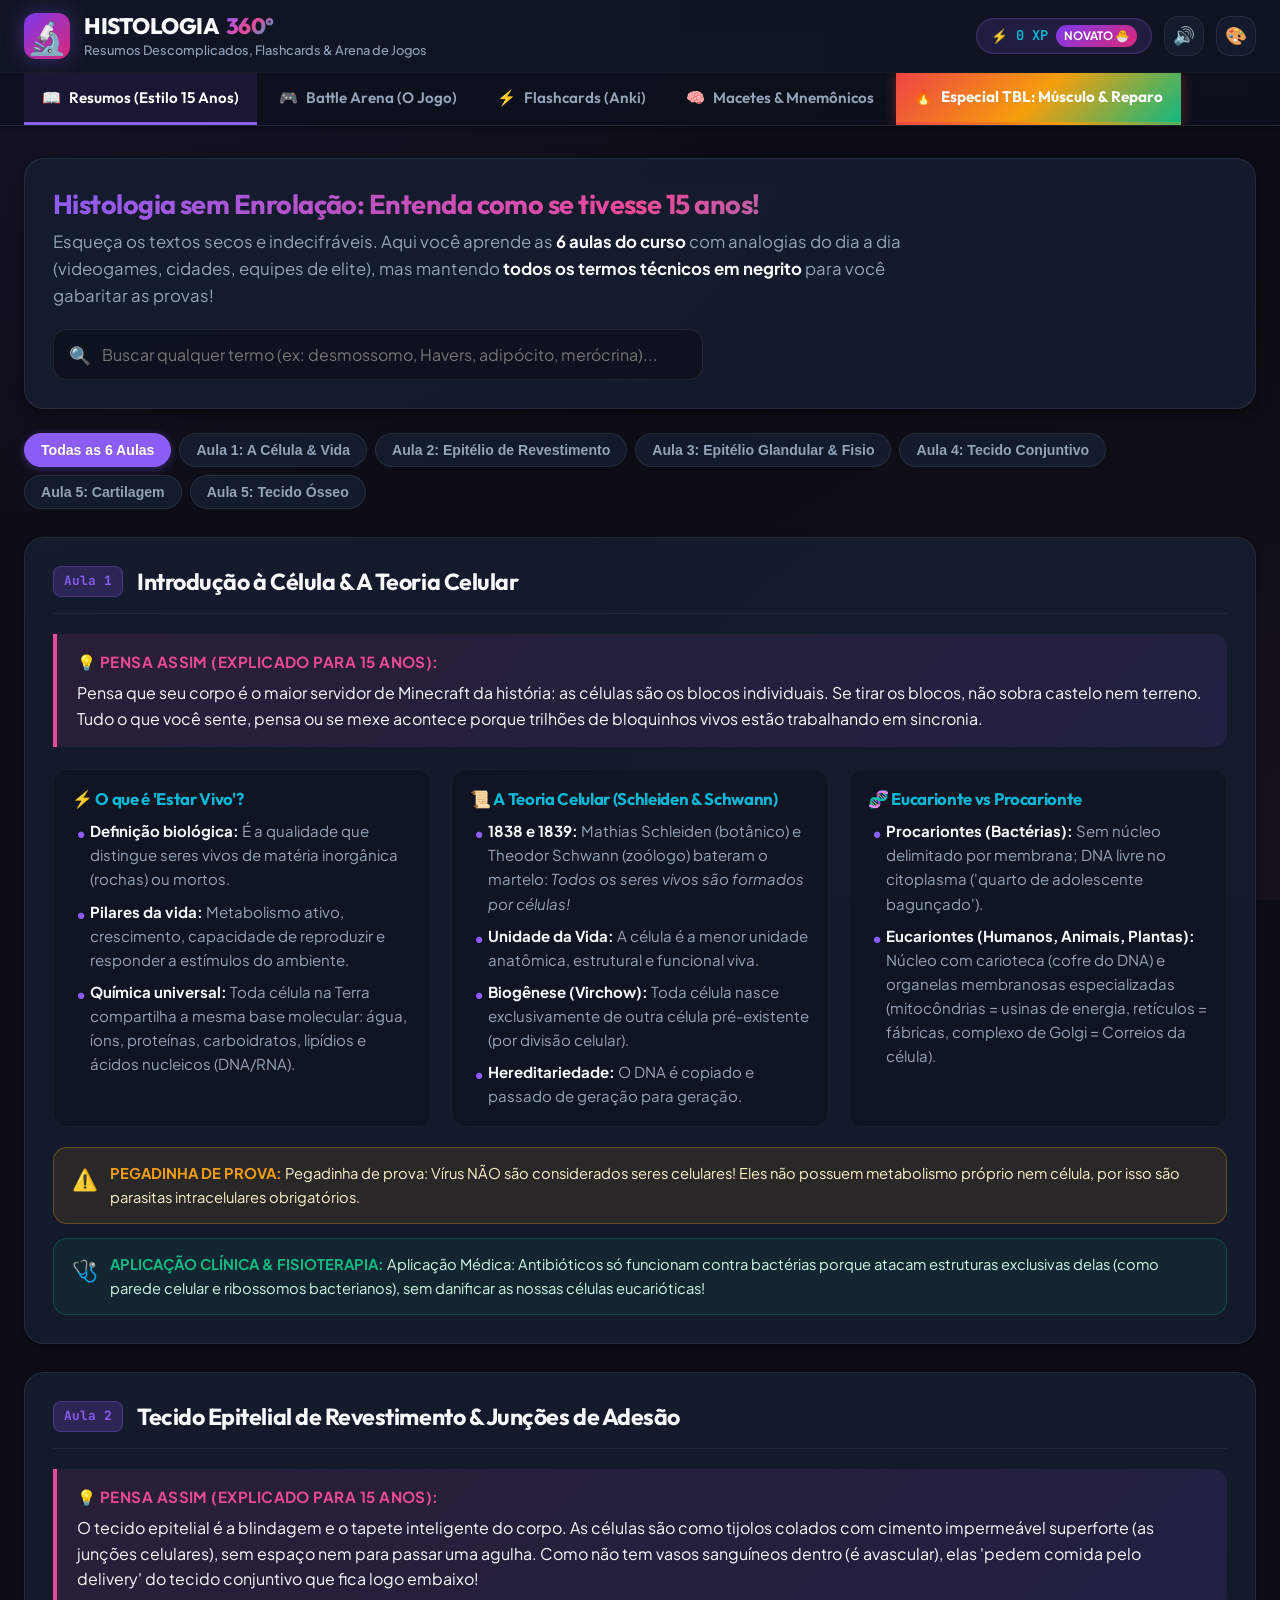
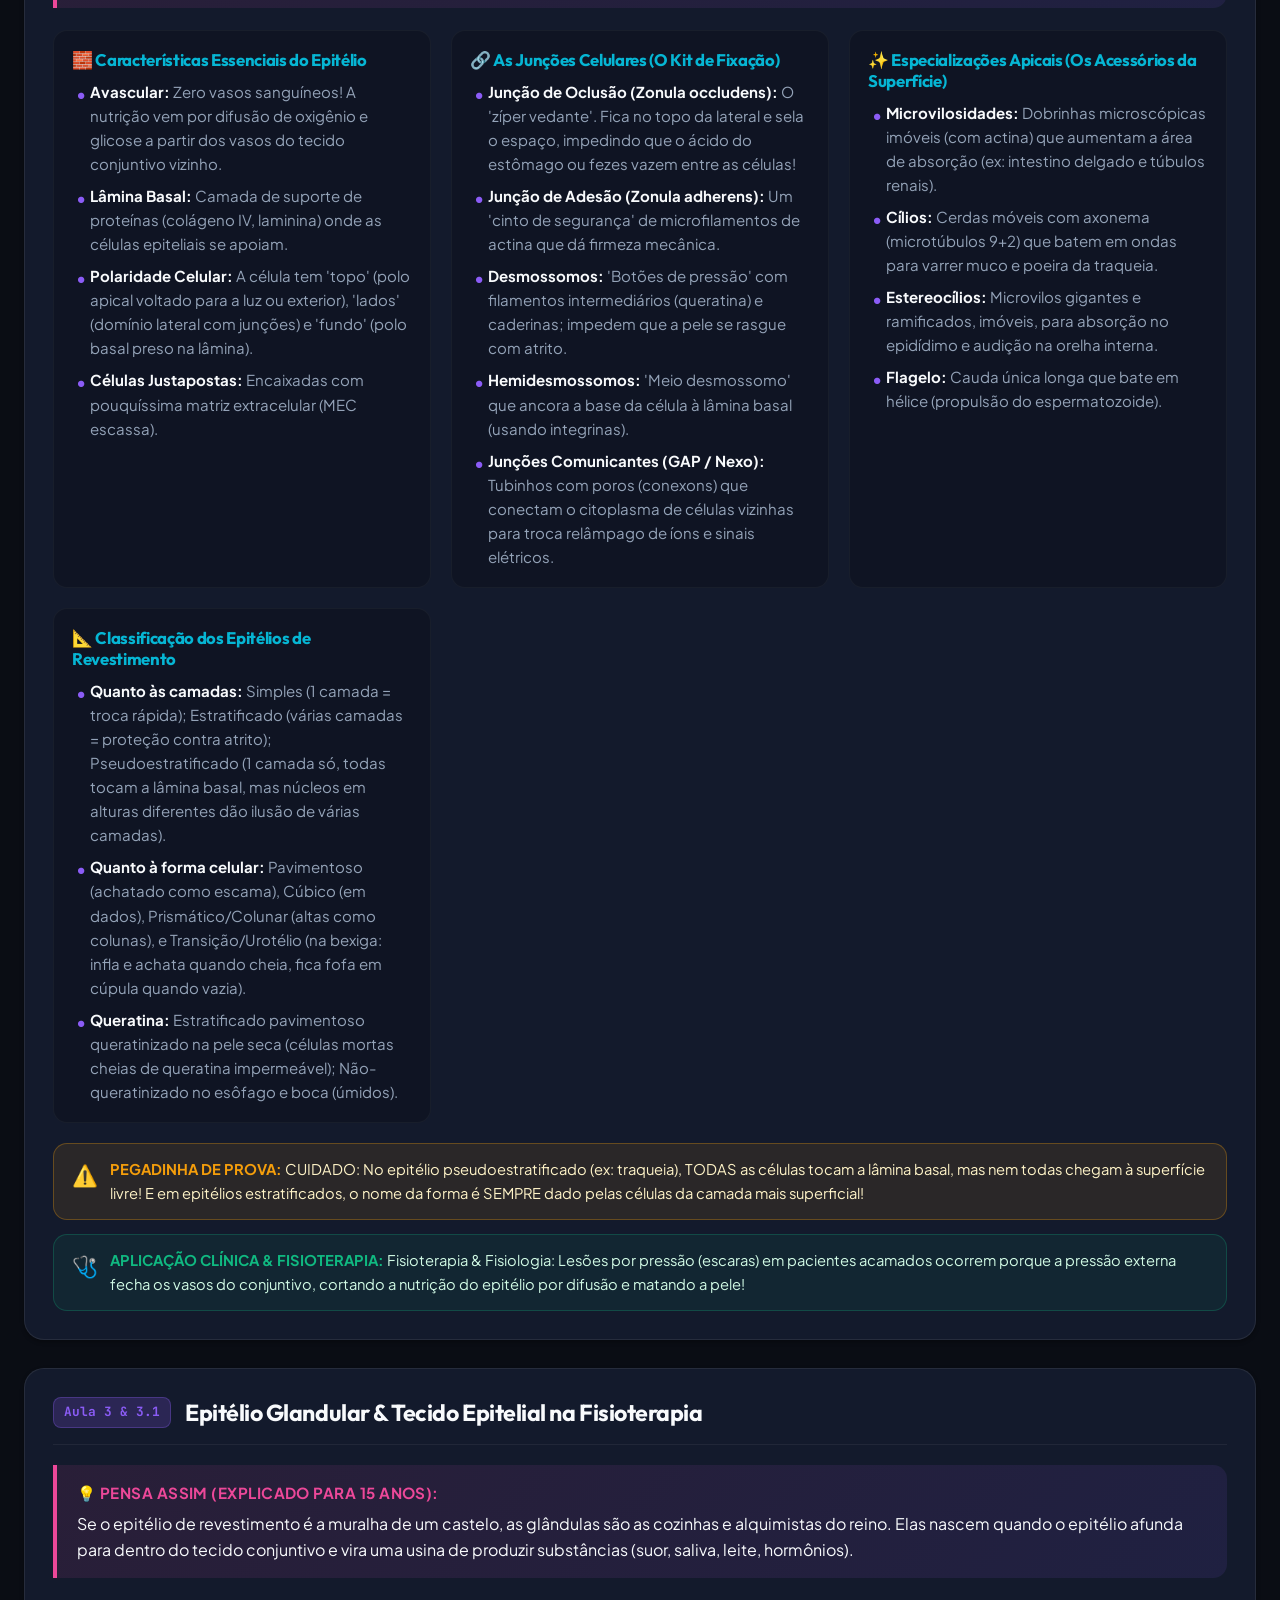
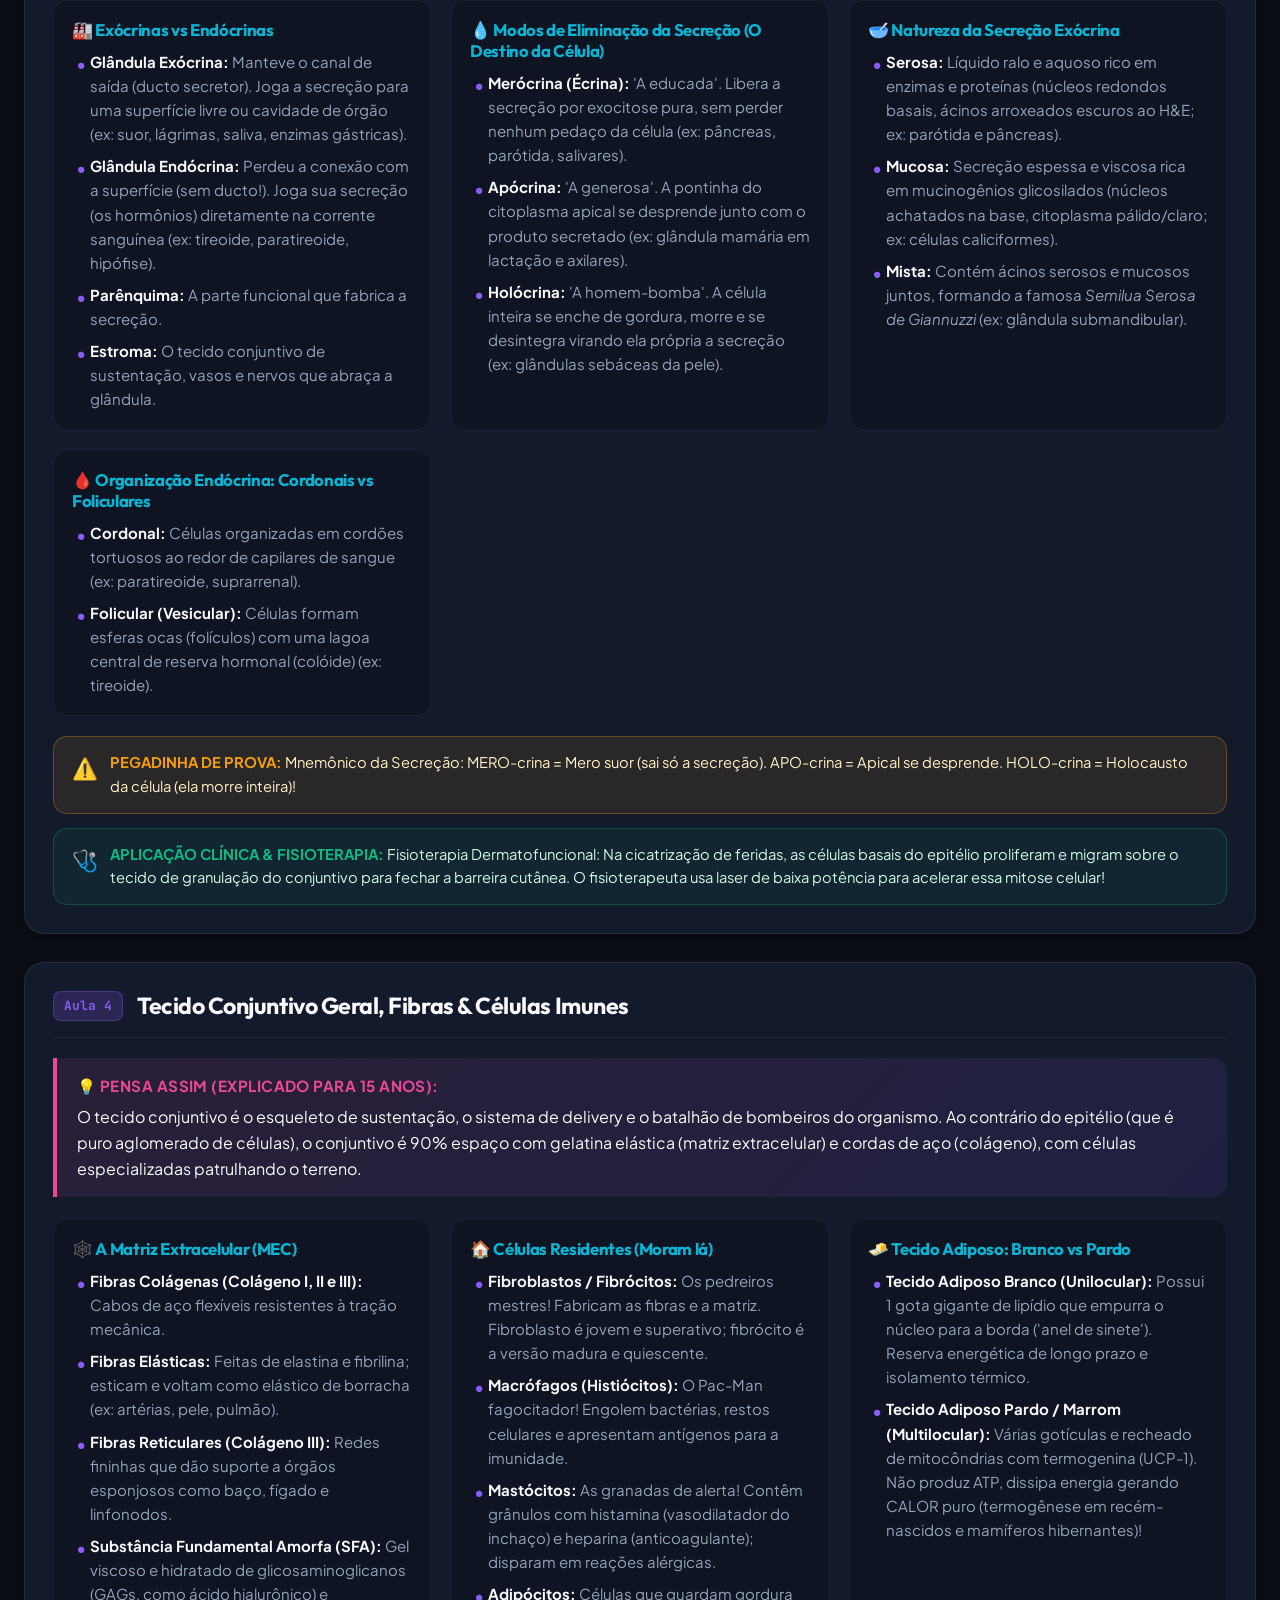
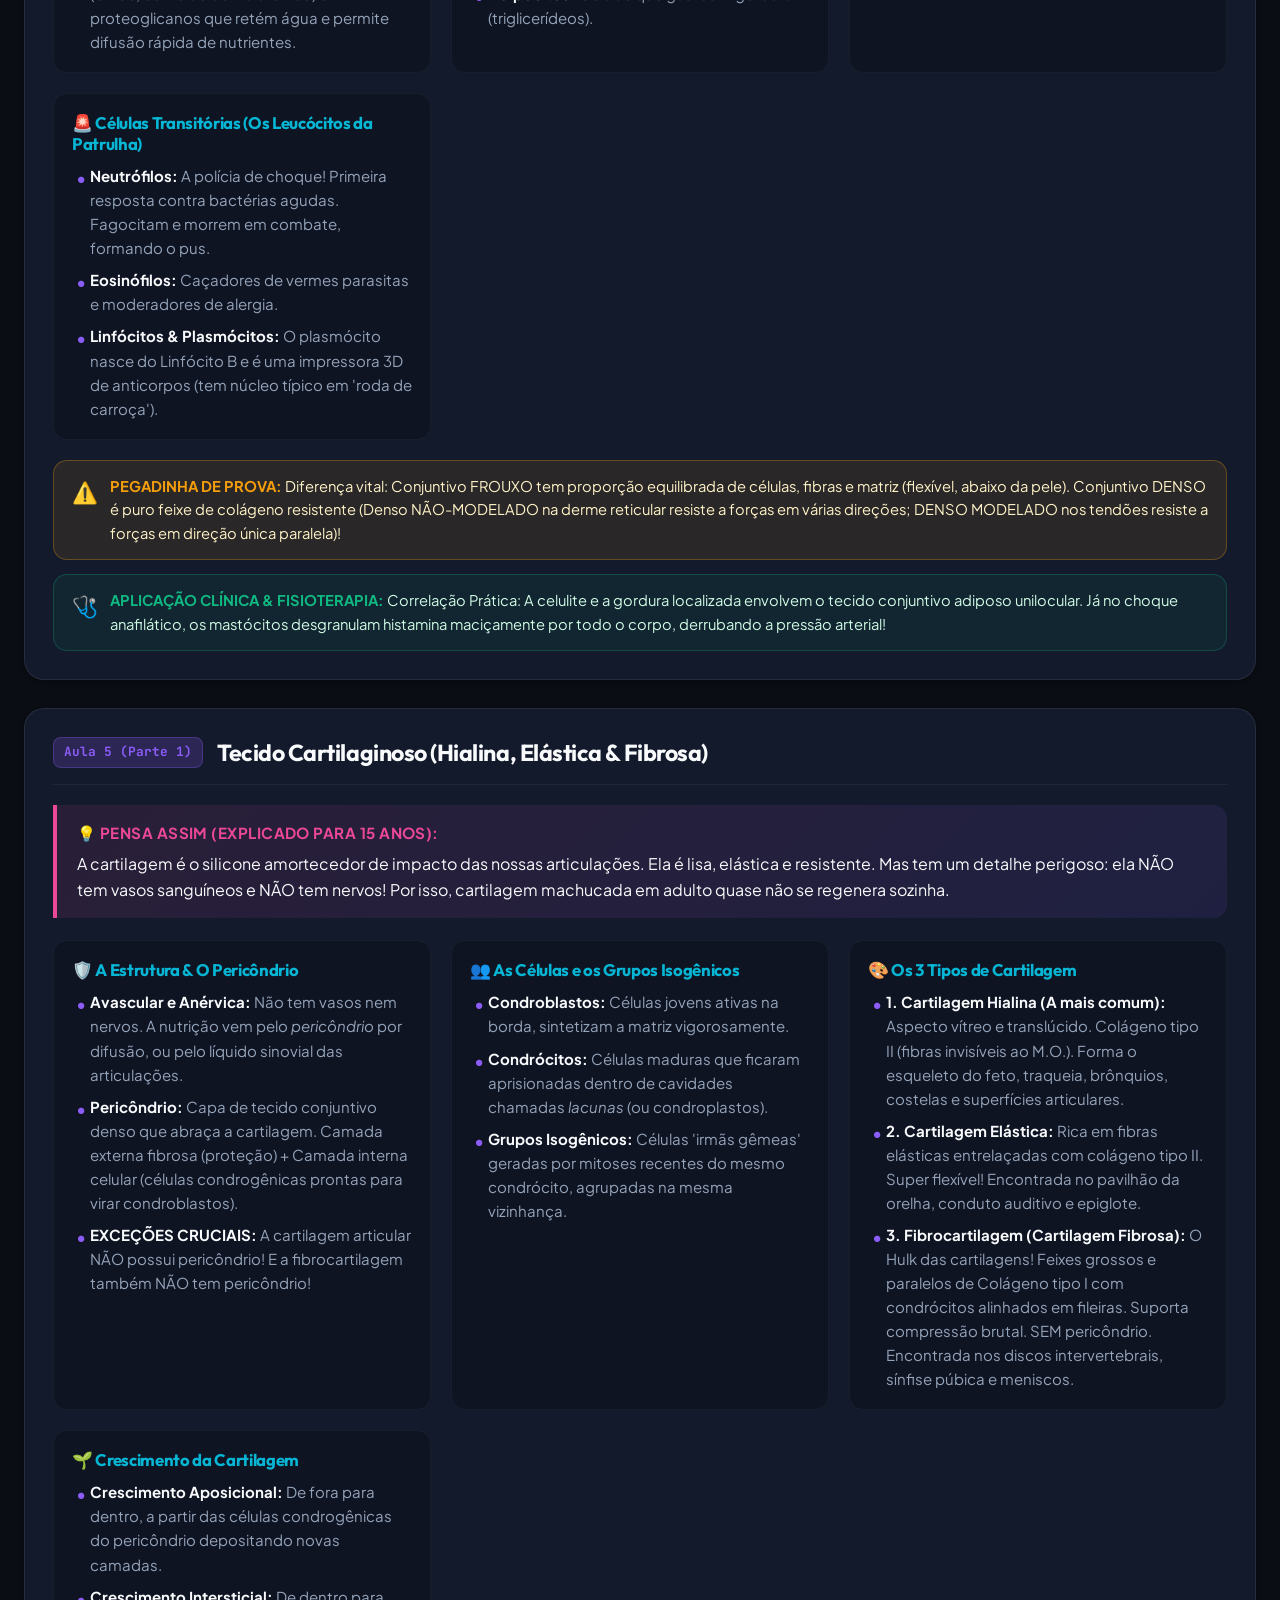
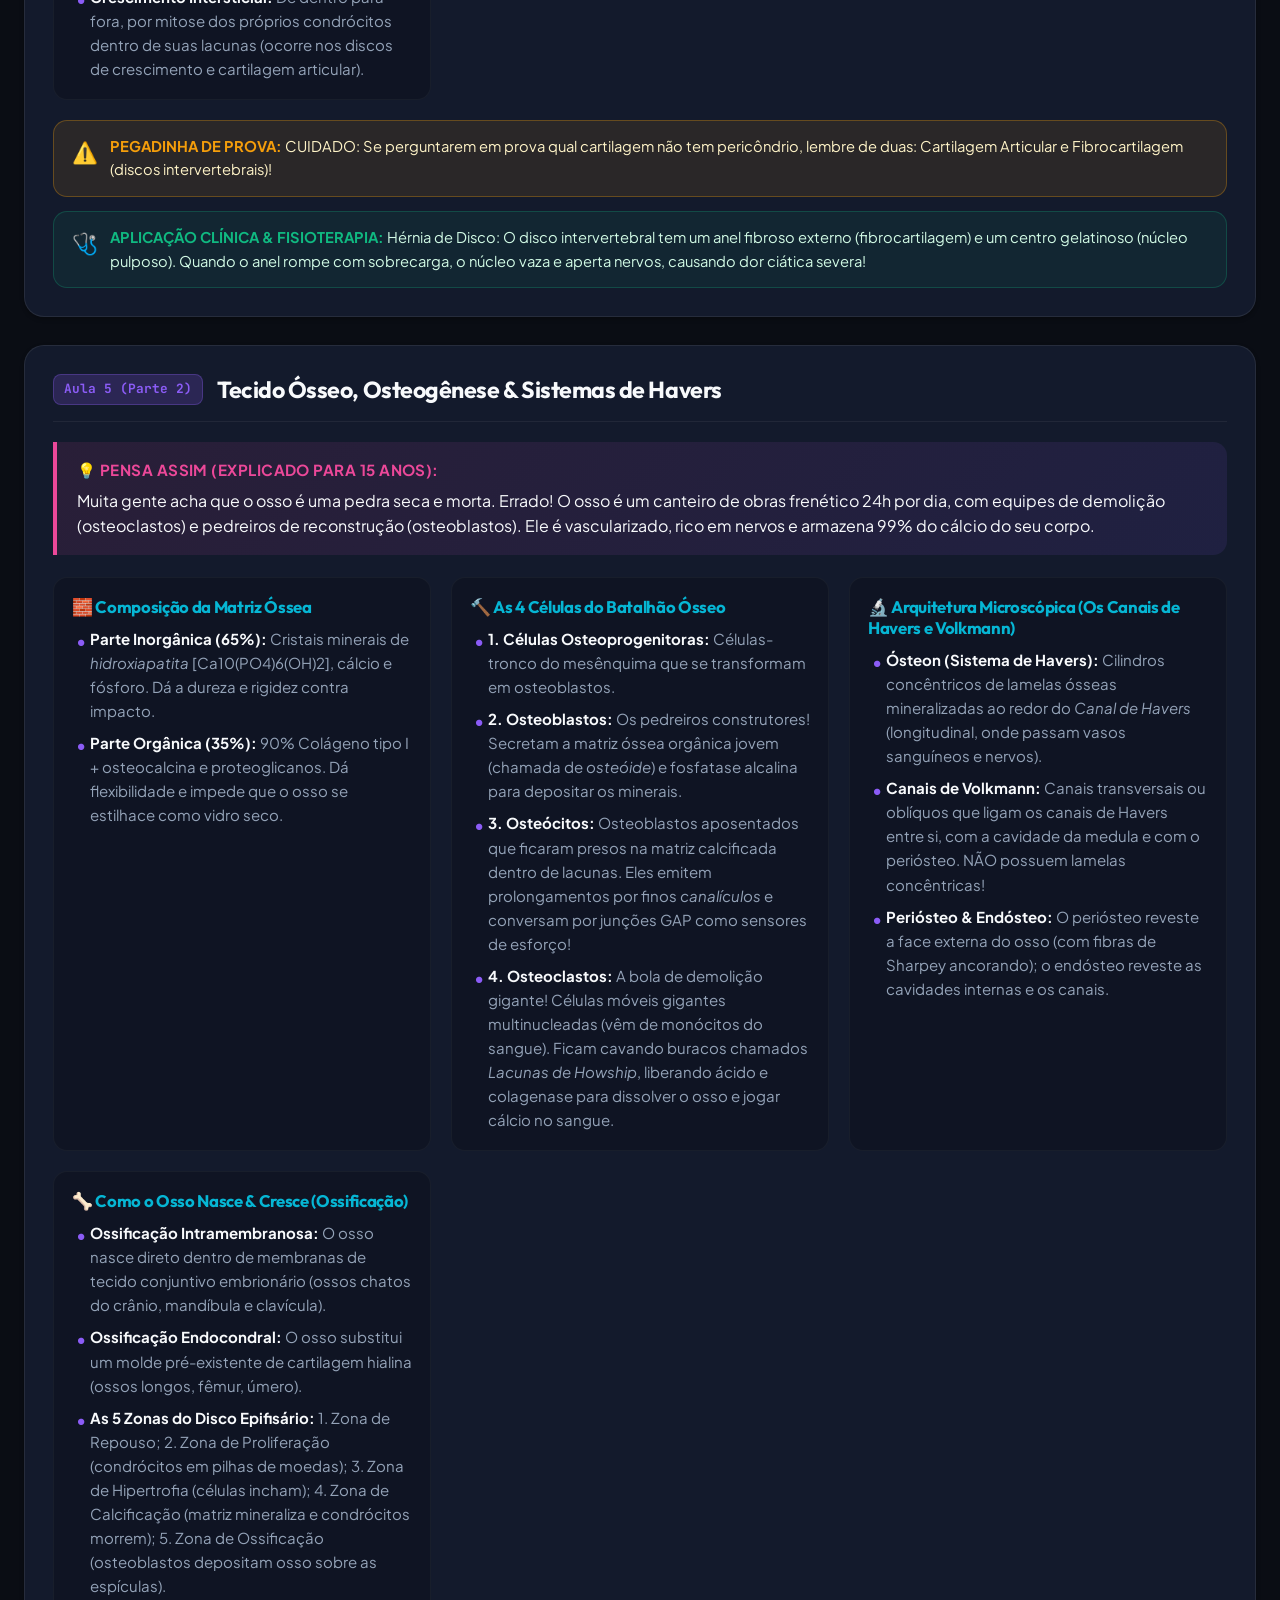
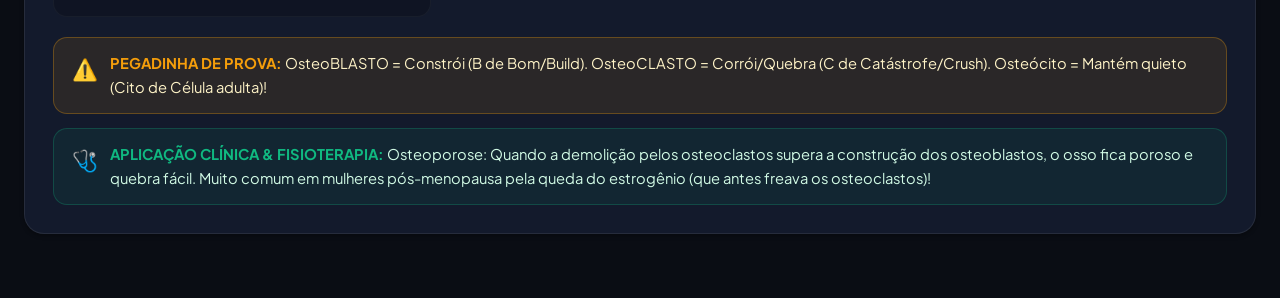
==== resumo_interativo/index.html @ 4d4ab182 "feat: lancamento da plataforma interativa Histologia 360" ====
<!DOCTYPE html>
<html lang="pt-BR" data-theme="dark">
<head>
  <meta charset="UTF-8">
  <meta name="viewport" content="width=device-width, initial-scale=1.0">
  <title>Histologia 360° — Guia Descomplicado, Flashcards & Game</title>
  <meta name="description" content="Aprenda toda a histologia do seu curso com resumos explicados para 15 anos, arena de jogos e flashcards estilo Anki.">
  <!-- Google Fonts -->
  <link rel="preconnect" href="https://fonts.googleapis.com">
  <link rel="preconnect" href="https://fonts.gstatic.com" crossorigin>
  <link href="https://fonts.googleapis.com/css2?family=Outfit:wght@400;500;600;700;800&family=Plus+Jakarta+Sans:wght@400;500;600;700&family=JetBrains+Mono:wght@500;700&display=swap" rel="stylesheet">
  <link rel="stylesheet" href="style.css">
</head>
<body>

  <!-- Top Announcement / XP Bar -->
  <header class="app-header" id="app-header">
    <div class="header-container">
      <div class="brand-group">
        <div class="brand-icon">🔬</div>
        <div class="brand-text">
          <h1>HISTOLOGIA <span class="brand-highlight">360°</span></h1>
          <p class="brand-subtitle">Resumos Descomplicados, Flashcards & Arena de Jogos</p>
        </div>
      </div>

      <div class="header-actions">
        <!-- Live XP / Gamification -->
        <div class="xp-pill" id="xp-pill" title="Seus pontos de experiência no estudo!">
          <span class="xp-icon">⚡</span>
          <span class="xp-value" id="user-xp">0 XP</span>
          <span class="xp-rank-badge" id="user-rank">Novato</span>
        </div>

        <!-- Audio Toggle -->
        <button class="icon-btn" id="audio-toggle-btn" aria-label="Ligar ou desligar som" title="Ligar/Desligar Efeitos Sonoros">
          <span id="audio-icon">🔊</span>
        </button>

        <!-- Theme Toggle -->
        <div class="theme-switch-wrapper">
          <button class="icon-btn" id="theme-toggle-btn" aria-label="Alternar tema visual" title="Alternar Tema (Dark / H&E Violeta / Claro)">
            <span id="theme-icon">🎨</span>
          </button>
        </div>
      </div>
    </div>

    <!-- Navigation Tabs -->
    <nav class="main-nav" id="main-nav" aria-label="Navegação principal">
      <div class="nav-container">
        <button class="nav-tab active" data-tab="tab-resumos" id="tab-btn-resumos">
          <span class="tab-icon">📖</span> Resumos (Estilo 15 Anos)
        </button>
        <button class="nav-tab" data-tab="tab-game" id="tab-btn-game">
          <span class="tab-icon">🎮</span> Battle Arena (O Jogo)
        </button>
        <button class="nav-tab" data-tab="tab-flashcards" id="tab-btn-flashcards">
          <span class="tab-icon">⚡</span> Flashcards (Anki)
        </button>
        <button class="nav-tab" data-tab="tab-mnemonicos" id="tab-btn-mnemonicos">
          <span class="tab-icon">🧠</span> Macetes & Mnemônicos
        </button>
        <a href="../TBL/index.html" class="nav-tab" style="text-decoration:none; background: linear-gradient(135deg, #ef4444 0%, #f59e0b 50%, #10b981 100%); color: #fff; font-weight: 700; box-shadow: 0 0 12px rgba(239, 68, 68, 0.4);" title="Acessar Especial TBL: Tecido Muscular & Reparo Tecidual">
          <span class="tab-icon">🔥</span> Especial TBL: Músculo & Reparo
        </a>
      </div>
    </nav>
  </header>

  <main class="app-main" id="app-main">

    <!-- ================= TAB 1: RESUMOS DESCOMPLICADOS ================= -->
    <section class="tab-content active" id="tab-resumos">
      <div class="content-header-banner">
        <div class="banner-text">
          <h2>Histologia sem Enrolação: Entenda como se tivesse 15 anos!</h2>
          <p>Esqueça os textos secos e indecifráveis. Aqui você aprende as <strong>6 aulas do curso</strong> com analogias do dia a dia (videogames, cidades, equipes de elite), mas mantendo <strong>todos os termos técnicos em negrito</strong> para você gabaritar as provas!</p>
        </div>
        <div class="search-box">
          <span class="search-icon">🔍</span>
          <input type="text" id="summary-search-input" placeholder="Buscar qualquer termo (ex: desmossomo, Havers, adipócito, merócrina)..." autocomplete="off">
          <button class="clear-search-btn" id="summary-search-clear" style="display:none;">✕</button>
        </div>
      </div>

      <!-- Quick Lecture Filter Pills -->
      <div class="lecture-filter-pills" id="lecture-filter-pills">
        <button class="filter-pill active" data-filter="all">Todas as 6 Aulas</button>
        <button class="filter-pill" data-filter="aula-1">Aula 1: A Célula & Vida</button>
        <button class="filter-pill" data-filter="aula-2">Aula 2: Epitélio de Revestimento</button>
        <button class="filter-pill" data-filter="aula-3">Aula 3: Epitélio Glandular & Fisio</button>
        <button class="filter-pill" data-filter="aula-4">Aula 4: Tecido Conjuntivo</button>
        <button class="filter-pill" data-filter="aula-5-cart">Aula 5: Cartilagem</button>
        <button class="filter-pill" data-filter="aula-5-osso">Aula 5: Tecido Ósseo</button>
      </div>

      <!-- Summary Cards Container (Dynamically rendered & searchable) -->
      <div class="summaries-grid" id="summaries-container">
        <!-- Rendered by JavaScript -->
      </div>
    </section>



    <!-- ================= TAB: BATTLE ARENA (O JOGO) ================= -->
    <section class="tab-content" id="tab-game">
      <div class="game-container" id="game-container">
        
        <!-- Game Mode Selection Screen -->
        <div class="game-screen active" id="game-screen-menu">
          <div class="arena-hero">
            <div class="arena-badge">ARENA DE COMBATE HISTOLÓGICO</div>
            <h2>Desafie o seu Cérebro e Vire um Mestre das Lâminas!</h2>
            <p>Teste seus conhecimentos com perguntas dinâmicas, casos práticos de laboratório e pegadinhas clássicas de prova.</p>
          </div>

          <div class="game-mode-cards">
            <!-- Mode 1: Trilha das 6 Aulas -->
            <div class="mode-card" data-mode="campaign" id="mode-campaign-btn">
              <div class="mode-icon">🗺️</div>
              <div class="mode-tag">Modo Trilha</div>
              <h3>A Jornada das 6 Aulas</h3>
              <p>Avance fase por fase: da Teoria Celular ao Tecido Ósseo. Ganhe estrelas e desbloqueie títulos acadêmicos!</p>
              <ul class="mode-perks">
                <li>✓ 6 Fases com dificuldade progressiva</li>
                <li>✓ 3 Vidas para tentar</li>
                <li>✓ Explicação detalhada a cada acerto ou erro</li>
              </ul>
              <button class="primary-btn pulse">Jogar Modo Trilha</button>
            </div>

            <!-- Mode 2: Batalha Rápida Contra o Tempo -->
            <div class="mode-card" data-mode="blitz" id="mode-blitz-btn">
              <div class="mode-icon">⚡</div>
              <div class="mode-tag hot">Adrenalina</div>
              <h3>Batalha Rápida (Blitz)</h3>
              <p>Você tem 60 segundos para responder o máximo de perguntas certeiras. Cada acerto consecutivo ativa um Multiplicador de Combo!</p>
              <ul class="mode-perks">
                <li>✓ Relógio de 60 segundos</li>
                <li>✓ Multiplicadores de Combo 2x, 3x, 4x</li>
                <li>✓ Perguntas aleatórias de todo o conteúdo</li>
              </ul>
              <button class="primary-btn">Iniciar Blitz</button>
            </div>

            <!-- Mode 3: Casos Clínicos -->
            <div class="mode-card" data-mode="clinic" id="mode-clinic-btn">
              <div class="mode-icon">🩺</div>
              <div class="mode-tag gold">Desafio Pro</div>
              <h3>Casos Clínicos & Práticos</h3>
              <p>Encare situações de pacientes reais: fraturas ósseas, cicatrização de queimaduras, osteoporose e biópsias glandulares.</p>
              <ul class="mode-perks">
                <li>✓ Foco em Fisioterapia e Saúde</li>
                <li>✓ Desafios de interpretação diagnóstica</li>
                <li>✓ Ganhe o dobro de XP</li>
              </ul>
              <button class="primary-btn">Resolver Casos</button>
            </div>
          </div>
        </div>

        <!-- Game In-Progress Play Screen -->
        <div class="game-screen" id="game-screen-play" style="display:none;">
          <!-- HUD Header -->
          <div class="game-hud">
            <div class="hud-left">
              <button class="hud-btn-back" id="hud-back-btn" title="Voltar ao menu do jogo">← Sair</button>
              <span class="hud-phase-label" id="hud-phase-name">Fase 1: A Célula</span>
            </div>
            <div class="hud-center">
              <div class="hud-hearts" id="hud-hearts" title="Vidas restantes">
                ❤️❤️❤️
              </div>
              <div class="hud-timer" id="hud-timer-container" style="display:none;">
                ⏱️ <span id="hud-timer-val">60</span>s
              </div>
            </div>
            <div class="hud-right">
              <div class="hud-score">Score: <strong id="hud-score-val">0</strong></div>
              <div class="hud-combo" id="hud-combo-badge" style="display:none;">🔥 2x COMBO</div>
            </div>
          </div>

          <!-- Progress Bar inside the game -->
          <div class="game-progress-track">
            <div class="game-progress-fill" id="game-progress-bar" style="width: 0%;"></div>
          </div>

          <!-- Question Card -->
          <div class="question-container" id="question-container">
            <div class="question-card" id="question-card">
              <div class="question-topic-pill" id="question-topic-pill">Tecido Epitelial</div>
              <h3 class="question-text" id="question-text">Carregando pergunta...</h3>
              <div class="question-meta" id="question-meta"></div>

              <!-- Options Grid -->
              <div class="options-grid" id="options-grid">
                <!-- Option buttons dynamically generated -->
              </div>

              <!-- Feedback / Explanation Box -->
              <div class="answer-feedback" id="answer-feedback" style="display:none;">
                <div class="feedback-title" id="feedback-title">Correto! 🎉</div>
                <p class="feedback-explanation" id="feedback-explanation">Explicação...</p>
                <button class="primary-btn" id="next-question-btn">Próxima Pergunta →</button>
              </div>
            </div>
          </div>
        </div>

        <!-- Game Over / Victory Screen -->
        <div class="game-screen" id="game-screen-result" style="display:none;">
          <div class="result-modal-box">
            <div class="result-icon" id="result-icon">🏆</div>
            <h2 id="result-title">Vitória Histológica!</h2>
            <p id="result-subtext">Você mandou muito bem e demonstrou domínio digno de quem vai gabaritar a prova.</p>
            
            <div class="result-stats-row">
              <div class="result-stat-card">
                <span class="stat-number" id="res-score">1450</span>
                <span class="stat-desc">Pontos Marcados</span>
              </div>
              <div class="result-stat-card">
                <span class="stat-number" id="res-accuracy">92%</span>
                <span class="stat-desc">Precisão</span>
              </div>
              <div class="result-stat-card">
                <span class="stat-number" id="res-xp">+180</span>
                <span class="stat-desc">XP Ganho</span>
              </div>
            </div>

            <div class="result-feedback-card" id="result-advice">
              <!-- Personalized study tip based on errors -->
            </div>

            <div class="result-actions">
              <button class="primary-btn" id="restart-game-btn">Jogar Novamente 🔄</button>
              <button class="secondary-btn" id="back-to-menu-btn">Voltar ao Menu de Modos</button>
            </div>
          </div>
        </div>

      </div>
    </section>



    <!-- ================= TAB: FLASHCARDS (ESTILO ANKI) ================= -->
    <section class="tab-content" id="tab-flashcards">
      <div class="flashcards-wrapper">
        <div class="flashcards-header">
          <div>
            <h2>Flashcards de Repetição Espaçada (Estilo Anki)</h2>
            <p>Clique no card para virar e ver a resposta. Avalie se achou Fácil, Médio ou Difícil para fixar na memória de longo prazo!</p>
          </div>
          <!-- Category Filter -->
          <div class="flashcard-controls">
            <select id="flashcard-category-select" class="custom-select">
              <option value="all">Todas as Matérias</option>
              <option value="celula">A Célula & Teoria Celular</option>
              <option value="epitelial">Tecido Epitelial & Junções</option>
              <option value="glandular">Glândulas & Secreção</option>
              <option value="conjuntivo">Tecido Conjuntivo & Células</option>
              <option value="cartilagem">Tecido Cartilaginoso</option>
              <option value="osseo">Tecido Ósseo & Osteogênese</option>
            </select>
            <div class="flashcard-counter" id="flashcard-counter">1 / 25</div>
          </div>
        </div>

        <!-- 3D Flip Card Container -->
        <div class="flashcard-stage">
          <div class="flashcard-3d" id="active-flashcard">
            <!-- Front Face -->
            <div class="card-face card-front">
              <div class="card-topic-tag" id="fc-front-topic">Tecido Epitelial</div>
              <div class="card-prompt" id="fc-front-text">Qual é a diferença funcional entre os cílios e as microvilosidades?</div>
              <div class="card-hint-text">💡 Clique em qualquer lugar do cartão para virar</div>
            </div>
            <!-- Back Face -->
            <div class="card-face card-back">
              <div class="card-topic-tag answer" id="fc-back-topic">Resposta Comprovada</div>
              <div class="card-answer" id="fc-back-text">Resposta...</div>
              <div class="card-analogy" id="fc-back-analogy">💡 <em>Mnemônico/Analogia:</em> ...</div>
            </div>
          </div>
        </div>

        <!-- Rating Buttons (Anki style) -->
        <div class="flashcard-actions">
          <button class="rate-btn diff" id="fc-btn-hard">
            <span class="rate-emoji">😓</span> Difícil (Rever Logo)
          </button>
          <button class="rate-btn med" id="fc-btn-med">
            <span class="rate-emoji">🤔</span> Bom / Médio
          </button>
          <button class="rate-btn easy" id="fc-btn-easy">
            <span class="rate-emoji">🚀</span> Fácil (Memorizado!)
          </button>
        </div>

        <div class="flashcard-bottom-nav">
          <button class="secondary-btn" id="fc-prev-btn">← Anterior</button>
          <button class="secondary-btn" id="fc-shuffle-btn">🔀 Embaralhar</button>
          <button class="secondary-btn" id="fc-next-btn">Próximo →</button>
        </div>
      </div>
    </section>


    <!-- ================= TAB 6: GUIA MNEMÔNICO & MACETES ================= -->
    <section class="tab-content" id="tab-mnemonicos">
      <div class="mnemonics-container">
        <div class="mnemonics-header">
          <div class="header-badge">🧠 TRUQUES MENTAIS & MACETES DE PROVA</div>
          <h2>Mnemônicos Infalíveis para Nunca Mais Esquecer</h2>
          <p>Rimas, trocadilhos e macetes criados por professores e alunos para fixar nomes complicados no segundo período.</p>
        </div>

        <div class="mnemonics-grid" id="mnemonics-grid">
          <!-- Rendered by JS -->
        </div>
      </div>
    </section>

  </main>

  <!-- Notification Toast Container -->
  <div class="toast-container" id="toast-container"></div>

  <!-- Scripts -->
  <script src="app.js"></script>
</body>
</html>
---- resumo_interativo/style.css ----
/* ==========================================================================
   HISTOLOGIA 360° — DESIGN SYSTEM & STYLESHEET
   Aesthetics: Modern Medical Dark / Glassmorphism / Hematoxylin & Eosin Palette
   ========================================================================== */

:root {
  /* Core Colors (Default Dark Theme) */
  --bg-primary: #0a0d14;
  --bg-secondary: #111726;
  --bg-card: rgba(22, 30, 49, 0.85);
  --bg-card-hover: rgba(30, 41, 67, 0.95);
  --bg-glass: rgba(17, 24, 39, 0.7);
  
  --border-color: rgba(255, 255, 255, 0.08);
  --border-glow: rgba(168, 85, 247, 0.3);
  
  --text-primary: #f8fafc;
  --text-secondary: #94a3b8;
  --text-muted: #64748b;
  
  /* Staining / Accent Colors */
  --he-violet: #8b5cf6;       /* Hematoxilina (Basofilia) */
  --he-pink: #ec4899;         /* Eosina (Acidofilia) */
  --accent-cyan: #06b6d4;      /* Tecnologia / Destaques */
  --accent-emerald: #10b981;   /* Sucesso / Cartilagem */
  --accent-amber: #f59e0b;     /* Alerta / Ósseo */
  --accent-rose: #f43f5e;      /* Erro / Vidas */

  /* Gradients */
  --gradient-brand: linear-gradient(135deg, #8b5cf6 0%, #ec4899 50%, #06b6d4 100%);
  --gradient-card: linear-gradient(145deg, rgba(255,255,255,0.03) 0%, rgba(255,255,255,0.005) 100%);
  --gradient-he: linear-gradient(135deg, #7c3aed 0%, #db2777 100%);
  
  /* Shadows */
  --shadow-sm: 0 2px 4px rgba(0, 0, 0, 0.3);
  --shadow-md: 0 4px 12px rgba(0, 0, 0, 0.4);
  --shadow-lg: 0 8px 24px rgba(0, 0, 0, 0.5);
  --shadow-glow: 0 0 20px rgba(139, 92, 246, 0.35);

  --radius-sm: 8px;
  --radius-md: 14px;
  --radius-lg: 20px;
  --radius-full: 9999px;
  
  --font-heading: 'Outfit', sans-serif;
  --font-body: 'Plus Jakarta Sans', sans-serif;
  --font-mono: 'JetBrains Mono', monospace;
  
  --transition: all 0.25s cubic-bezier(0.4, 0, 0.2, 1);
}

/* H&E Dedicated Theme */
[data-theme="he"] {
  --bg-primary: #12091e;
  --bg-secondary: #1e1133;
  --bg-card: rgba(36, 21, 61, 0.85);
  --bg-card-hover: rgba(50, 30, 84, 0.95);
  --border-color: rgba(236, 72, 153, 0.15);
  --border-glow: rgba(236, 72, 153, 0.4);
  --text-primary: #fdf4ff;
  --text-secondary: #d8b4fe;
}

/* Light Theme */
[data-theme="light"] {
  --bg-primary: #f8fafc;
  --bg-secondary: #edf2f7;
  --bg-card: rgba(255, 255, 255, 0.9);
  --bg-card-hover: #ffffff;
  --border-color: rgba(0, 0, 0, 0.08);
  --border-glow: rgba(139, 92, 246, 0.25);
  --text-primary: #0f172a;
  --text-secondary: #475569;
  --text-muted: #94a3b8;
  --shadow-sm: 0 2px 4px rgba(0, 0, 0, 0.05);
  --shadow-md: 0 4px 14px rgba(0, 0, 0, 0.08);
  --shadow-lg: 0 10px 28px rgba(0, 0, 0, 0.1);
}

/* Reset & Base */
* {
  box-sizing: border-box;
  margin: 0;
  padding: 0;
}

body {
  font-family: var(--font-body);
  background-color: var(--bg-primary);
  color: var(--text-primary);
  line-height: 1.6;
  min-height: 100vh;
  overflow-x: hidden;
  -webkit-font-smoothing: antialiased;
  background-image: 
    radial-gradient(at 0% 0%, rgba(139, 92, 246, 0.08) 0px, transparent 50%),
    radial-gradient(at 100% 100%, rgba(236, 72, 153, 0.06) 0px, transparent 50%);
  background-attachment: fixed;
}

/* Typography */
h1, h2, h3, h4, h5, h6 {
  font-family: var(--font-heading);
  letter-spacing: -0.02em;
  font-weight: 700;
  line-height: 1.25;
}

strong {
  color: var(--text-primary);
  font-weight: 700;
}

/* Scrollbar */
::-webkit-scrollbar {
  width: 8px;
  height: 8px;
}
::-webkit-scrollbar-track {
  background: var(--bg-primary);
}
::-webkit-scrollbar-thumb {
  background: rgba(255, 255, 255, 0.15);
  border-radius: var(--radius-full);
}
::-webkit-scrollbar-thumb:hover {
  background: var(--he-violet);
}

/* ==========================================================================
   APP HEADER & NAVIGATION
   ========================================================================== */

.app-header {
  position: sticky;
  top: 0;
  z-index: 1000;
  background: var(--bg-glass);
  backdrop-filter: blur(16px);
  -webkit-backdrop-filter: blur(16px);
  border-bottom: 1px solid var(--border-color);
  box-shadow: var(--shadow-sm);
}

.header-container {
  max-width: 1360px;
  margin: 0 auto;
  padding: 12px 24px;
  display: flex;
  align-items: center;
  justify-content: space-between;
  gap: 20px;
}

.brand-group {
  display: flex;
  align-items: center;
  gap: 14px;
}

.brand-icon {
  font-size: 2rem;
  width: 46px;
  height: 46px;
  display: flex;
  align-items: center;
  justify-content: center;
  background: var(--gradient-he);
  border-radius: 12px;
  box-shadow: var(--shadow-glow);
}

.brand-text h1 {
  font-size: 1.4rem;
  font-weight: 800;
  display: flex;
  align-items: center;
  gap: 6px;
}

.brand-highlight {
  background: var(--gradient-brand);
  -webkit-background-clip: text;
  -webkit-text-fill-color: transparent;
}

.brand-subtitle {
  font-size: 0.8rem;
  color: var(--text-secondary);
  font-weight: 500;
}

.header-actions {
  display: flex;
  align-items: center;
  gap: 12px;
}

/* XP Pill */
.xp-pill {
  display: flex;
  align-items: center;
  gap: 8px;
  background: rgba(139, 92, 246, 0.15);
  border: 1px solid rgba(139, 92, 246, 0.3);
  padding: 6px 14px;
  border-radius: var(--radius-full);
  font-size: 0.85rem;
  cursor: default;
  transition: var(--transition);
}

.xp-pill:hover {
  transform: translateY(-1px);
  box-shadow: 0 0 12px rgba(139, 92, 246, 0.4);
}

.xp-value {
  font-family: var(--font-mono);
  font-weight: 700;
  color: var(--accent-cyan);
}

.xp-rank-badge {
  background: var(--gradient-he);
  color: #fff;
  padding: 2px 8px;
  border-radius: var(--radius-full);
  font-size: 0.72rem;
  font-weight: 700;
  text-transform: uppercase;
}

/* Icon Buttons */
.icon-btn {
  background: var(--bg-card);
  border: 1px solid var(--border-color);
  color: var(--text-primary);
  width: 40px;
  height: 40px;
  border-radius: var(--radius-md);
  display: flex;
  align-items: center;
  justify-content: center;
  font-size: 1.1rem;
  cursor: pointer;
  transition: var(--transition);
}

.icon-btn:hover {
  background: var(--bg-card-hover);
  border-color: var(--he-violet);
  transform: scale(1.05);
}

/* Main Nav Tabs */
.main-nav {
  background: rgba(0, 0, 0, 0.2);
  border-top: 1px solid rgba(255, 255, 255, 0.04);
}

.nav-container {
  max-width: 1360px;
  margin: 0 auto;
  padding: 0 24px;
  display: flex;
  gap: 4px;
  overflow-x: auto;
  scrollbar-width: none;
}
.nav-container::-webkit-scrollbar {
  display: none;
}

.nav-tab {
  background: transparent;
  border: none;
  color: var(--text-secondary);
  font-family: var(--font-heading);
  font-size: 0.95rem;
  font-weight: 600;
  padding: 12px 18px;
  display: flex;
  align-items: center;
  gap: 8px;
  cursor: pointer;
  white-space: nowrap;
  border-bottom: 3px solid transparent;
  transition: var(--transition);
}

.nav-tab:hover {
  color: var(--text-primary);
  background: rgba(255, 255, 255, 0.04);
}

.nav-tab.active {
  color: #fff;
  border-bottom-color: var(--he-violet);
  background: rgba(139, 92, 246, 0.1);
}

/* ==========================================================================
   MAIN CONTENT & TABS
   ========================================================================== */

.app-main {
  max-width: 1360px;
  margin: 0 auto;
  padding: 32px 24px 64px;
}

.tab-content {
  display: none;
  animation: fadeIn 0.3s ease-in-out;
}

.tab-content.active {
  display: block;
}

@keyframes fadeIn {
  from { opacity: 0; transform: translateY(8px); }
  to { opacity: 1; transform: translateY(0); }
}

/* Generic Buttons */
.primary-btn {
  background: var(--gradient-he);
  color: #ffffff;
  border: none;
  font-family: var(--font-heading);
  font-weight: 700;
  font-size: 0.95rem;
  padding: 12px 24px;
  border-radius: var(--radius-md);
  cursor: pointer;
  display: inline-flex;
  align-items: center;
  justify-content: center;
  gap: 8px;
  box-shadow: 0 4px 14px rgba(219, 39, 119, 0.3);
  transition: var(--transition);
}

.primary-btn:hover {
  transform: translateY(-2px);
  box-shadow: 0 6px 20px rgba(219, 39, 119, 0.45);
}

.primary-btn.pulse {
  animation: pulseGlow 2s infinite;
}

@keyframes pulseGlow {
  0% { box-shadow: 0 0 0 0 rgba(219, 39, 119, 0.6); }
  70% { box-shadow: 0 0 0 12px rgba(219, 39, 119, 0); }
  100% { box-shadow: 0 0 0 0 rgba(219, 39, 119, 0); }
}

.secondary-btn {
  background: var(--bg-card);
  color: var(--text-primary);
  border: 1px solid var(--border-color);
  font-family: var(--font-heading);
  font-weight: 600;
  font-size: 0.9rem;
  padding: 10px 20px;
  border-radius: var(--radius-md);
  cursor: pointer;
  transition: var(--transition);
}

.secondary-btn:hover {
  background: var(--bg-card-hover);
  border-color: var(--he-violet);
  transform: translateY(-1px);
}

/* ==========================================================================
   TAB 1: RESUMOS DESCOMPLICADOS (15 ANOS)
   ========================================================================== */

.content-header-banner {
  background: var(--bg-card);
  border: 1px solid var(--border-color);
  border-radius: var(--radius-lg);
  padding: 28px;
  margin-bottom: 24px;
  display: flex;
  flex-direction: column;
  gap: 20px;
  box-shadow: var(--shadow-md);
  backdrop-filter: blur(12px);
}

.content-header-banner h2 {
  font-size: 1.7rem;
  margin-bottom: 8px;
  background: var(--gradient-brand);
  -webkit-background-clip: text;
  -webkit-text-fill-color: transparent;
}

.content-header-banner p {
  color: var(--text-secondary);
  font-size: 1.05rem;
  max-width: 900px;
}

.search-box {
  position: relative;
  max-width: 650px;
  width: 100%;
}

.search-icon {
  position: absolute;
  left: 16px;
  top: 50%;
  transform: translateY(-50%);
  font-size: 1.1rem;
  color: var(--text-muted);
}

.search-box input {
  width: 100%;
  padding: 14px 44px 14px 48px;
  background: rgba(0, 0, 0, 0.3);
  border: 1px solid var(--border-color);
  border-radius: var(--radius-md);
  color: var(--text-primary);
  font-size: 1rem;
  font-family: var(--font-body);
  transition: var(--transition);
}

.search-box input:focus {
  outline: none;
  border-color: var(--he-violet);
  box-shadow: 0 0 0 3px rgba(139, 92, 246, 0.25);
  background: rgba(0, 0, 0, 0.5);
}

.clear-search-btn {
  position: absolute;
  right: 14px;
  top: 50%;
  transform: translateY(-50%);
  background: transparent;
  border: none;
  color: var(--text-muted);
  font-size: 1rem;
  cursor: pointer;
}

/* Filter Pills */
.lecture-filter-pills {
  display: flex;
  gap: 8px;
  flex-wrap: wrap;
  margin-bottom: 28px;
}

.filter-pill {
  background: var(--bg-card);
  border: 1px solid var(--border-color);
  color: var(--text-secondary);
  font-size: 0.88rem;
  font-weight: 600;
  padding: 8px 16px;
  border-radius: var(--radius-full);
  cursor: pointer;
  transition: var(--transition);
}

.filter-pill:hover {
  color: var(--text-primary);
  border-color: rgba(255, 255, 255, 0.2);
}

.filter-pill.active {
  background: var(--he-violet);
  color: #fff;
  border-color: var(--he-violet);
  box-shadow: 0 2px 10px rgba(139, 92, 246, 0.35);
}

/* Summaries Grid */
.summaries-grid {
  display: flex;
  flex-direction: column;
  gap: 28px;
}

.summary-card {
  background: var(--bg-card);
  border: 1px solid var(--border-color);
  border-radius: var(--radius-lg);
  padding: 28px;
  box-shadow: var(--shadow-sm);
  transition: var(--transition);
  position: relative;
  overflow: hidden;
}

.summary-card:hover {
  border-color: var(--border-glow);
  box-shadow: var(--shadow-md);
}

.summary-card-header {
  display: flex;
  align-items: flex-start;
  justify-content: space-between;
  gap: 16px;
  margin-bottom: 20px;
  padding-bottom: 16px;
  border-bottom: 1px solid rgba(255, 255, 255, 0.06);
}

.summary-card-title-group {
  display: flex;
  align-items: center;
  gap: 14px;
}

.summary-card-badge {
  background: rgba(139, 92, 246, 0.2);
  color: var(--he-violet);
  font-family: var(--font-mono);
  font-size: 0.8rem;
  font-weight: 700;
  padding: 4px 10px;
  border-radius: var(--radius-sm);
  border: 1px solid rgba(139, 92, 246, 0.3);
}

.summary-card-title {
  font-size: 1.45rem;
}

/* Teen Analogy Callout Box */
.analogy-box {
  background: linear-gradient(135deg, rgba(236, 72, 153, 0.1) 0%, rgba(139, 92, 246, 0.1) 100%);
  border-left: 4px solid var(--he-pink);
  border-radius: 0 var(--radius-md) var(--radius-md) 0;
  padding: 16px 20px;
  margin-bottom: 22px;
}

.analogy-title {
  display: flex;
  align-items: center;
  gap: 8px;
  font-weight: 700;
  color: var(--he-pink);
  font-size: 0.95rem;
  margin-bottom: 6px;
  text-transform: uppercase;
  letter-spacing: 0.03em;
}

.analogy-text {
  font-size: 1rem;
  color: var(--text-primary);
  line-height: 1.6;
}

/* Sections inside summary */
.summary-subsections {
  display: grid;
  grid-template-columns: repeat(auto-fit, minmax(320px, 1fr));
  gap: 20px;
  margin-bottom: 20px;
}

.subsection-block {
  background: rgba(0, 0, 0, 0.2);
  border: 1px solid rgba(255, 255, 255, 0.04);
  border-radius: var(--radius-md);
  padding: 18px;
}

.subsection-block h4 {
  color: var(--accent-cyan);
  font-size: 1.05rem;
  margin-bottom: 10px;
  display: flex;
  align-items: center;
  gap: 8px;
}

.subsection-block ul {
  list-style: none;
  display: flex;
  flex-direction: column;
  gap: 8px;
}

.subsection-block li {
  position: relative;
  padding-left: 18px;
  font-size: 0.94rem;
  color: var(--text-secondary);
}

.subsection-block li strong {
  color: var(--text-primary);
}

.subsection-block li::before {
  content: "•";
  color: var(--he-violet);
  font-size: 1.2rem;
  position: absolute;
  left: 4px;
  top: -2px;
}

/* Exam Pitfall / Trap Alert Box */
.exam-trap-box {
  background: rgba(245, 158, 11, 0.1);
  border: 1px solid rgba(245, 158, 11, 0.3);
  border-radius: var(--radius-md);
  padding: 14px 18px;
  display: flex;
  align-items: flex-start;
  gap: 12px;
  margin-top: 16px;
}

.exam-trap-box .trap-icon {
  font-size: 1.3rem;
  color: var(--accent-amber);
}

.exam-trap-box p {
  font-size: 0.92rem;
  color: #fef3c7;
}

.exam-trap-box strong {
  color: var(--accent-amber);
}

/* Clinical / Physio Connection Box */
.clinical-box {
  background: rgba(16, 185, 129, 0.08);
  border: 1px solid rgba(16, 185, 129, 0.25);
  border-radius: var(--radius-md);
  padding: 14px 18px;
  display: flex;
  align-items: flex-start;
  gap: 12px;
  margin-top: 14px;
}

.clinical-box .clin-icon {
  font-size: 1.3rem;
  color: var(--accent-emerald);
}

.clinical-box p {
  font-size: 0.92rem;
  color: #d1fae5;
}

.clinical-box strong {
  color: var(--accent-emerald);
}

/* ==========================================================================
   TAB 2: SIMULADOR DE MICROSCÓPIO VIRTUAL
   ========================================================================== */

.microscope-layout {
  display: grid;
  grid-template-columns: 360px 1fr;
  gap: 28px;
  align-items: start;
}

@media (max-width: 1024px) {
  .microscope-layout {
    grid-template-columns: 1fr;
  }
}

.microscope-sidebar {
  background: var(--bg-card);
  border: 1px solid var(--border-color);
  border-radius: var(--radius-lg);
  padding: 24px;
  box-shadow: var(--shadow-md);
  display: flex;
  flex-direction: column;
  gap: 20px;
}

.panel-header {
  display: flex;
  align-items: center;
  justify-content: space-between;
  border-bottom: 1px solid rgba(255, 255, 255, 0.06);
  padding-bottom: 12px;
}

.panel-header h3 {
  font-size: 1.15rem;
}

.badge-status {
  font-size: 0.75rem;
  font-weight: 700;
  padding: 2px 8px;
  border-radius: var(--radius-full);
}

.badge-status.online {
  background: rgba(16, 185, 129, 0.2);
  color: var(--accent-emerald);
  border: 1px solid rgba(16, 185, 129, 0.4);
}

.control-group {
  display: flex;
  flex-direction: column;
  gap: 8px;
}

.control-group label {
  font-size: 0.9rem;
  color: var(--text-primary);
}

.custom-select {
  width: 100%;
  padding: 10px 14px;
  background: rgba(0, 0, 0, 0.3);
  border: 1px solid var(--border-color);
  border-radius: var(--radius-md);
  color: var(--text-primary);
  font-family: var(--font-body);
  font-size: 0.92rem;
  cursor: pointer;
  transition: var(--transition);
}

.custom-select:focus {
  outline: none;
  border-color: var(--he-violet);
}

/* Objective Buttons (Revolver) */
.objective-buttons {
  display: grid;
  grid-template-columns: repeat(4, 1fr);
  gap: 6px;
}

.obj-btn {
  background: rgba(0, 0, 0, 0.3);
  border: 1px solid var(--border-color);
  border-radius: var(--radius-sm);
  padding: 8px 4px;
  display: flex;
  flex-direction: column;
  align-items: center;
  gap: 4px;
  cursor: pointer;
  color: var(--text-secondary);
  transition: var(--transition);
}

.obj-btn:hover {
  background: rgba(255, 255, 255, 0.05);
  border-color: rgba(255, 255, 255, 0.2);
}

.obj-btn.active {
  background: rgba(139, 92, 246, 0.2);
  border-color: var(--he-violet);
  color: #fff;
  box-shadow: 0 0 12px rgba(139, 92, 246, 0.4);
}

.obj-ring {
  width: 16px;
  height: 4px;
  border-radius: 2px;
}

.obj-ring.red { background: #ef4444; }
.obj-ring.yellow { background: #eab308; }
.obj-ring.blue { background: #3b82f6; }
.obj-ring.white { background: #f8fafc; }

.obj-btn strong {
  font-size: 0.95rem;
}

.obj-btn small {
  font-size: 0.68rem;
  color: var(--text-muted);
}

/* Sliders */
.label-with-value {
  display: flex;
  align-items: center;
  justify-content: space-between;
}

.slider-badge {
  font-family: var(--font-mono);
  font-size: 0.8rem;
  background: rgba(255, 255, 255, 0.08);
  padding: 2px 8px;
  border-radius: var(--radius-sm);
  color: var(--accent-cyan);
}

.custom-range {
  width: 100%;
  accent-color: var(--he-pink);
  height: 6px;
  cursor: pointer;
}

.range-subtext {
  display: flex;
  justify-content: space-between;
  font-size: 0.72rem;
  color: var(--text-muted);
}

/* Toggle Switch */
.toggle-container {
  display: flex;
  align-items: center;
  gap: 12px;
  cursor: pointer;
}

.toggle-container input {
  display: none;
}

.toggle-slider {
  width: 44px;
  height: 24px;
  background: rgba(255, 255, 255, 0.15);
  border-radius: var(--radius-full);
  position: relative;
  transition: var(--transition);
}

.toggle-slider::before {
  content: "";
  position: absolute;
  top: 3px;
  left: 3px;
  width: 18px;
  height: 18px;
  background: #ffffff;
  border-radius: 50%;
  transition: var(--transition);
}

.toggle-container input:checked + .toggle-slider {
  background: var(--he-violet);
}

.toggle-container input:checked + .toggle-slider::before {
  transform: translateX(20px);
}

.toggle-text {
  font-size: 0.92rem;
  font-weight: 600;
}

/* Quick Staining Guide */
.staining-quick-guide {
  background: rgba(0, 0, 0, 0.25);
  border: 1px dashed rgba(255, 255, 255, 0.1);
  border-radius: var(--radius-md);
  padding: 14px;
}

.staining-quick-guide h4 {
  font-size: 0.85rem;
  margin-bottom: 8px;
  color: var(--text-secondary);
}

.staining-quick-guide ul {
  list-style: none;
  display: flex;
  flex-direction: column;
  gap: 8px;
  font-size: 0.82rem;
}

.staining-quick-guide li {
  display: flex;
  align-items: flex-start;
  gap: 8px;
}

.dot {
  width: 10px;
  height: 10px;
  border-radius: 50%;
  margin-top: 4px;
  flex-shrink: 0;
}
.dot.violet { background: #8b5cf6; box-shadow: 0 0 6px #8b5cf6; }
.dot.pink { background: #ec4899; box-shadow: 0 0 6px #ec4899; }

/* Microscope Viewport Area */
.microscope-viewport-area {
  display: flex;
  flex-direction: column;
  gap: 20px;
  align-items: center;
}

.ocular-assembly {
  background: var(--bg-card);
  border: 1px solid var(--border-color);
  border-radius: var(--radius-lg);
  padding: 24px;
  box-shadow: var(--shadow-lg);
  display: flex;
  flex-direction: column;
  align-items: center;
  width: 100%;
}

.ocular-housing {
  width: min(540px, 90vw);
  height: min(540px, 90vw);
  border-radius: 50%;
  padding: 16px;
  background: radial-gradient(circle at 30% 30%, #2a2e3d 0%, #151821 70%, #090a0f 100%);
  box-shadow: 
    0 10px 40px rgba(0, 0, 0, 0.8),
    inset 0 2px 8px rgba(255, 255, 255, 0.2),
    inset 0 -8px 16px rgba(0, 0, 0, 0.8);
  display: flex;
  align-items: center;
  justify-content: center;
  position: relative;
}

.ocular-lens {
  width: 100%;
  height: 100%;
  border-radius: 50%;
  overflow: hidden;
  position: relative;
  box-shadow: 
    inset 0 0 45px rgba(0, 0, 0, 0.95),
    inset 0 0 15px rgba(0, 0, 0, 0.8);
  background: #000;
  display: flex;
  align-items: center;
  justify-content: center;
}

#microscope-canvas {
  width: 100%;
  height: 100%;
  display: block;
  transition: filter 0.15s ease-out;
}

.pins-overlay {
  position: absolute;
  top: 0;
  left: 0;
  width: 100%;
  height: 100%;
  pointer-events: none;
}

.pin-marker {
  position: absolute;
  transform: translate(-50%, -50%);
  pointer-events: auto;
  cursor: pointer;
  display: flex;
  align-items: center;
  gap: 6px;
  z-index: 10;
  transition: transform 0.2s cubic-bezier(0.34, 1.56, 0.64, 1);
}

.pin-marker:hover {
  transform: translate(-50%, -50%) scale(1.15);
}

.pin-point {
  width: 22px;
  height: 22px;
  border-radius: 50%;
  background: var(--he-pink);
  border: 3px solid #ffffff;
  box-shadow: 0 0 12px rgba(236, 72, 153, 0.8);
  display: flex;
  align-items: center;
  justify-content: center;
  font-size: 0.65rem;
  color: #fff;
  font-weight: 800;
}

.pin-label {
  background: rgba(17, 24, 39, 0.9);
  color: #ffffff;
  padding: 4px 10px;
  border-radius: var(--radius-sm);
  font-size: 0.78rem;
  font-weight: 700;
  white-space: nowrap;
  border: 1px solid rgba(255, 255, 255, 0.2);
  box-shadow: var(--shadow-sm);
  pointer-events: none;
}

/* Reticle / Crosshair */
.microscope-reticle {
  position: absolute;
  top: 50%;
  left: 50%;
  transform: translate(-50%, -50%);
  width: 60px;
  height: 60px;
  pointer-events: none;
  opacity: 0.25;
}
.microscope-reticle::before,
.microscope-reticle::after {
  content: "";
  position: absolute;
  background: #ffffff;
}
.microscope-reticle::before {
  top: 50%;
  left: 0;
  right: 0;
  height: 1px;
}
.microscope-reticle::after {
  left: 50%;
  top: 0;
  bottom: 0;
  width: 1px;
}

/* Viewport Status Bar */
.viewport-status-bar {
  display: flex;
  gap: 24px;
  margin-top: 18px;
  padding-top: 14px;
  border-top: 1px solid rgba(255, 255, 255, 0.06);
  width: 100%;
  justify-content: center;
  flex-wrap: wrap;
}

.status-metric {
  display: flex;
  align-items: center;
  gap: 6px;
  font-size: 0.85rem;
}

.metric-name {
  color: var(--text-muted);
}

.metric-val {
  font-family: var(--font-mono);
  color: var(--accent-cyan);
  font-weight: 700;
}

/* Slide Explanatory Card */
.slide-info-card {
  background: var(--bg-card);
  border: 1px solid var(--border-color);
  border-radius: var(--radius-lg);
  padding: 24px;
  width: 100%;
  box-shadow: var(--shadow-sm);
}

.slide-info-card h4 {
  font-size: 1.2rem;
  color: var(--text-primary);
  margin-bottom: 8px;
  display: flex;
  align-items: center;
  gap: 8px;
}

.slide-info-card p {
  color: var(--text-secondary);
  font-size: 0.95rem;
  margin-bottom: 14px;
}

.slide-features-tags {
  display: flex;
  gap: 8px;
  flex-wrap: wrap;
}

.feature-tag {
  background: rgba(139, 92, 246, 0.12);
  color: var(--he-violet);
  border: 1px solid rgba(139, 92, 246, 0.25);
  padding: 4px 10px;
  border-radius: var(--radius-full);
  font-size: 0.8rem;
  font-weight: 600;
}

/* ==========================================================================
   TAB 3: BATTLE ARENA (O JOGO)
   ========================================================================== */

.game-container {
  max-width: 900px;
  margin: 0 auto;
}

.arena-hero {
  text-align: center;
  margin-bottom: 36px;
}

.arena-badge {
  display: inline-block;
  background: var(--gradient-he);
  color: #ffffff;
  padding: 4px 14px;
  border-radius: var(--radius-full);
  font-size: 0.78rem;
  font-weight: 800;
  text-transform: uppercase;
  letter-spacing: 0.05em;
  margin-bottom: 12px;
  box-shadow: var(--shadow-glow);
}

.arena-hero h2 {
  font-size: 2.2rem;
  margin-bottom: 10px;
}

.arena-hero p {
  color: var(--text-secondary);
  font-size: 1.1rem;
  max-width: 600px;
  margin: 0 auto;
}

/* Mode Selection Cards */
.game-mode-cards {
  display: grid;
  grid-template-columns: repeat(auto-fit, minmax(260px, 1fr));
  gap: 24px;
}

.mode-card {
  background: var(--bg-card);
  border: 1px solid var(--border-color);
  border-radius: var(--radius-lg);
  padding: 28px 24px;
  display: flex;
  flex-direction: column;
  align-items: center;
  text-align: center;
  position: relative;
  transition: var(--transition);
  box-shadow: var(--shadow-sm);
}

.mode-card:hover {
  transform: translateY(-4px);
  border-color: var(--border-glow);
  box-shadow: var(--shadow-md);
}

.mode-icon {
  font-size: 2.8rem;
  margin-bottom: 12px;
}

.mode-tag {
  font-size: 0.72rem;
  font-weight: 800;
  text-transform: uppercase;
  background: rgba(255, 255, 255, 0.1);
  color: var(--text-secondary);
  padding: 2px 8px;
  border-radius: var(--radius-sm);
  margin-bottom: 8px;
}
.mode-tag.hot { background: rgba(236, 72, 153, 0.2); color: var(--he-pink); }
.mode-tag.gold { background: rgba(245, 158, 11, 0.2); color: var(--accent-amber); }

.mode-card h3 {
  font-size: 1.3rem;
  margin-bottom: 10px;
}

.mode-card p {
  font-size: 0.92rem;
  color: var(--text-secondary);
  margin-bottom: 18px;
  line-height: 1.5;
}

.mode-perks {
  list-style: none;
  font-size: 0.82rem;
  color: var(--text-muted);
  text-align: left;
  width: 100%;
  margin-bottom: 24px;
  display: flex;
  flex-direction: column;
  gap: 6px;
}

.mode-perks li {
  display: flex;
  align-items: center;
  gap: 6px;
}

.mode-card .primary-btn {
  width: 100%;
  margin-top: auto;
}

/* In-Game Play HUD */
.game-hud {
  background: var(--bg-card);
  border: 1px solid var(--border-color);
  border-radius: var(--radius-md);
  padding: 14px 20px;
  display: flex;
  align-items: center;
  justify-content: space-between;
  margin-bottom: 12px;
}

.hud-left, .hud-center, .hud-right {
  display: flex;
  align-items: center;
  gap: 14px;
}

.hud-btn-back {
  background: transparent;
  border: none;
  color: var(--text-secondary);
  font-weight: 700;
  cursor: pointer;
  font-size: 0.9rem;
  transition: var(--transition);
}
.hud-btn-back:hover {
  color: #fff;
}

.hud-phase-label {
  font-weight: 700;
  font-size: 0.95rem;
  color: var(--he-violet);
}

.hud-hearts {
  font-size: 1.3rem;
  letter-spacing: 2px;
}

.hud-timer {
  font-family: var(--font-mono);
  font-size: 1.1rem;
  font-weight: 700;
  color: var(--accent-amber);
}

.hud-score {
  font-family: var(--font-mono);
  font-size: 1.05rem;
  color: var(--text-secondary);
}
.hud-score strong {
  color: var(--accent-cyan);
}

.hud-combo {
  background: var(--gradient-he);
  color: #fff;
  font-size: 0.75rem;
  font-weight: 800;
  padding: 2px 8px;
  border-radius: var(--radius-full);
  animation: pulseGlow 1s infinite;
}

.game-progress-track {
  width: 100%;
  height: 6px;
  background: rgba(255, 255, 255, 0.08);
  border-radius: var(--radius-full);
  margin-bottom: 24px;
  overflow: hidden;
}

.game-progress-fill {
  height: 100%;
  background: var(--gradient-he);
  border-radius: var(--radius-full);
  transition: width 0.3s ease;
}

/* Question Card */
.question-card {
  background: var(--bg-card);
  border: 1px solid var(--border-color);
  border-radius: var(--radius-lg);
  padding: 32px;
  box-shadow: var(--shadow-md);
  position: relative;
}

.question-topic-pill {
  display: inline-block;
  background: rgba(139, 92, 246, 0.2);
  color: var(--he-violet);
  padding: 4px 12px;
  border-radius: var(--radius-full);
  font-size: 0.78rem;
  font-weight: 700;
  text-transform: uppercase;
  margin-bottom: 14px;
}

.question-text {
  font-size: 1.4rem;
  margin-bottom: 24px;
  line-height: 1.4;
}

.options-grid {
  display: flex;
  flex-direction: column;
  gap: 12px;
}

.option-btn {
  background: rgba(0, 0, 0, 0.25);
  border: 1px solid var(--border-color);
  border-radius: var(--radius-md);
  padding: 16px 20px;
  color: var(--text-primary);
  font-family: var(--font-body);
  font-size: 1rem;
  font-weight: 500;
  text-align: left;
  cursor: pointer;
  display: flex;
  align-items: center;
  gap: 14px;
  transition: var(--transition);
}

.option-btn:hover:not(:disabled) {
  background: var(--bg-card-hover);
  border-color: var(--he-violet);
  transform: translateX(4px);
}

.option-letter {
  width: 32px;
  height: 32px;
  border-radius: 50%;
  background: rgba(255, 255, 255, 0.08);
  display: flex;
  align-items: center;
  justify-content: center;
  font-family: var(--font-heading);
  font-weight: 700;
  font-size: 0.9rem;
  flex-shrink: 0;
}

.option-btn.correct {
  background: rgba(16, 185, 129, 0.2) !important;
  border-color: var(--accent-emerald) !important;
  color: #a7f3d0 !important;
}
.option-btn.correct .option-letter {
  background: var(--accent-emerald);
  color: #ffffff;
}

.option-btn.wrong {
  background: rgba(244, 63, 94, 0.2) !important;
  border-color: var(--accent-rose) !important;
  color: #fecdd3 !important;
}
.option-btn.wrong .option-letter {
  background: var(--accent-rose);
  color: #ffffff;
}

/* Feedback Box */
.answer-feedback {
  margin-top: 24px;
  padding: 20px;
  border-radius: var(--radius-md);
  background: rgba(0, 0, 0, 0.4);
  border: 1px solid rgba(255, 255, 255, 0.1);
  display: flex;
  flex-direction: column;
  gap: 12px;
  animation: fadeIn 0.25s ease-out;
}

.feedback-title {
  font-size: 1.1rem;
  font-weight: 700;
}
.feedback-title.correct { color: var(--accent-emerald); }
.feedback-title.wrong { color: var(--accent-rose); }

.feedback-explanation {
  font-size: 0.98rem;
  color: var(--text-secondary);
  line-height: 1.5;
}

.answer-feedback .primary-btn {
  align-self: flex-end;
}

/* Game Results Modal */
.result-modal-box {
  background: var(--bg-card);
  border: 1px solid var(--border-color);
  border-radius: var(--radius-lg);
  padding: 40px 32px;
  text-align: center;
  box-shadow: var(--shadow-lg);
}

.result-icon {
  font-size: 4rem;
  margin-bottom: 12px;
}

.result-modal-box h2 {
  font-size: 2rem;
  margin-bottom: 8px;
}

.result-modal-box p {
  color: var(--text-secondary);
  font-size: 1.05rem;
  margin-bottom: 28px;
}

.result-stats-row {
  display: grid;
  grid-template-columns: repeat(3, 1fr);
  gap: 16px;
  margin-bottom: 28px;
}

.result-stat-card {
  background: rgba(0, 0, 0, 0.25);
  border: 1px solid rgba(255, 255, 255, 0.05);
  border-radius: var(--radius-md);
  padding: 16px;
  display: flex;
  flex-direction: column;
  gap: 4px;
}

.stat-number {
  font-family: var(--font-mono);
  font-size: 1.8rem;
  font-weight: 800;
  color: var(--he-violet);
}

.stat-desc {
  font-size: 0.8rem;
  color: var(--text-muted);
  text-transform: uppercase;
  font-weight: 600;
}

.result-feedback-card {
  background: rgba(139, 92, 246, 0.1);
  border: 1px solid rgba(139, 92, 246, 0.25);
  border-radius: var(--radius-md);
  padding: 16px;
  margin-bottom: 28px;
  font-size: 0.95rem;
  color: var(--text-primary);
}

.result-actions {
  display: flex;
  justify-content: center;
  gap: 14px;
}

/* ==========================================================================
   TAB 4: DETETIVE DE LÂMINAS (CHAVE DICOTÔMICA)
   ========================================================================== */

.tree-container {
  max-width: 840px;
  margin: 0 auto;
}

.tree-header {
  text-align: center;
  margin-bottom: 32px;
}

.tree-icon {
  font-size: 3rem;
  margin-bottom: 8px;
}

.tree-header h2 {
  font-size: 2rem;
  margin-bottom: 8px;
}

.tree-header p {
  color: var(--text-secondary);
  font-size: 1.05rem;
}

.decision-card {
  background: var(--bg-card);
  border: 1px solid var(--border-color);
  border-radius: var(--radius-lg);
  padding: 32px;
  box-shadow: var(--shadow-md);
}

.step-indicator {
  font-family: var(--font-mono);
  font-size: 0.8rem;
  font-weight: 700;
  color: var(--he-violet);
  text-transform: uppercase;
  margin-bottom: 10px;
}

.decision-question {
  font-size: 1.45rem;
  margin-bottom: 24px;
}

.decision-choices {
  display: flex;
  flex-direction: column;
  gap: 14px;
  margin-bottom: 24px;
}

.choice-card {
  background: rgba(0, 0, 0, 0.25);
  border: 1px solid var(--border-color);
  border-radius: var(--radius-md);
  padding: 18px 22px;
  cursor: pointer;
  transition: var(--transition);
  display: flex;
  align-items: center;
  justify-content: space-between;
  gap: 16px;
}

.choice-card:hover {
  background: var(--bg-card-hover);
  border-color: var(--he-violet);
  transform: translateX(6px);
}

.choice-content h4 {
  font-size: 1.1rem;
  color: var(--text-primary);
  margin-bottom: 4px;
}

.choice-content p {
  font-size: 0.9rem;
  color: var(--text-secondary);
}

.choice-arrow {
  font-size: 1.2rem;
  color: var(--he-violet);
}

.decision-footer {
  display: flex;
  justify-content: flex-end;
  border-top: 1px solid rgba(255, 255, 255, 0.06);
  padding-top: 16px;
}

/* Diagnosis Result Box */
.diagnosis-box {
  background: var(--bg-card);
  border: 2px solid var(--accent-emerald);
  border-radius: var(--radius-lg);
  padding: 36px 30px;
  text-align: center;
  box-shadow: 0 0 25px rgba(16, 185, 129, 0.25);
  animation: fadeIn 0.3s ease;
}

.diag-badge {
  display: inline-block;
  background: rgba(16, 185, 129, 0.2);
  color: var(--accent-emerald);
  padding: 4px 12px;
  border-radius: var(--radius-full);
  font-size: 0.78rem;
  font-weight: 800;
  letter-spacing: 0.05em;
  margin-bottom: 12px;
}

.diag-title {
  font-size: 1.8rem;
  margin-bottom: 8px;
  color: #fff;
}

.diag-location {
  font-size: 1rem;
  color: var(--text-secondary);
  margin-bottom: 24px;
}

.diag-characteristics {
  background: rgba(0, 0, 0, 0.25);
  border-radius: var(--radius-md);
  padding: 20px;
  margin-bottom: 28px;
  text-align: left;
}

.diag-characteristics ul {
  list-style: none;
  display: flex;
  flex-direction: column;
  gap: 10px;
}

.diag-characteristics li {
  display: flex;
  align-items: flex-start;
  gap: 10px;
  font-size: 0.95rem;
  color: var(--text-primary);
}

.diag-characteristics li span {
  color: var(--accent-emerald);
  font-weight: 800;
}

.diag-action-buttons {
  display: flex;
  justify-content: center;
  gap: 14px;
  flex-wrap: wrap;
}

/* ==========================================================================
   TAB 5: FLASHCARDS (ESTILO ANKI)
   ========================================================================== */

.flashcards-wrapper {
  max-width: 760px;
  margin: 0 auto;
}

.flashcards-header {
  display: flex;
  align-items: center;
  justify-content: space-between;
  margin-bottom: 28px;
  flex-wrap: wrap;
  gap: 16px;
}

.flashcards-header h2 {
  font-size: 1.8rem;
  margin-bottom: 4px;
}

.flashcards-header p {
  color: var(--text-secondary);
  font-size: 0.98rem;
}

.flashcard-controls {
  display: flex;
  align-items: center;
  gap: 14px;
}

.flashcard-counter {
  font-family: var(--font-mono);
  font-size: 0.9rem;
  background: rgba(255, 255, 255, 0.08);
  padding: 6px 12px;
  border-radius: var(--radius-full);
  color: var(--accent-cyan);
  font-weight: 700;
}

/* 3D Flip Card Stage */
.flashcard-stage {
  perspective: 1200px;
  margin-bottom: 28px;
}

.flashcard-3d {
  width: 100%;
  min-height: 360px;
  position: relative;
  transform-style: preserve-3d;
  transition: transform 0.6s cubic-bezier(0.4, 0, 0.2, 1);
  cursor: pointer;
}

.flashcard-3d.flipped {
  transform: rotateY(180deg);
}

.card-face {
  position: absolute;
  top: 0;
  left: 0;
  width: 100%;
  height: 100%;
  backface-visibility: hidden;
  -webkit-backface-visibility: hidden;
  border-radius: var(--radius-lg);
  padding: 36px 32px;
  display: flex;
  flex-direction: column;
  justify-content: space-between;
  box-shadow: var(--shadow-lg);
  border: 1px solid var(--border-color);
}

.card-front {
  background: linear-gradient(145deg, #182236 0%, #0f1624 100%);
  border-color: rgba(139, 92, 246, 0.3);
}

.card-back {
  background: linear-gradient(145deg, #241434 0%, #150b21 100%);
  border-color: rgba(236, 72, 153, 0.35);
  transform: rotateY(180deg);
}

.card-topic-tag {
  align-self: flex-start;
  font-size: 0.75rem;
  font-weight: 800;
  text-transform: uppercase;
  letter-spacing: 0.05em;
  background: rgba(139, 92, 246, 0.2);
  color: var(--he-violet);
  padding: 4px 12px;
  border-radius: var(--radius-full);
}

.card-topic-tag.answer {
  background: rgba(236, 72, 153, 0.2);
  color: var(--he-pink);
}

.card-prompt {
  font-size: 1.5rem;
  font-weight: 700;
  line-height: 1.4;
  margin: auto 0;
}

.card-answer {
  font-size: 1.15rem;
  line-height: 1.6;
  margin: auto 0;
  color: var(--text-primary);
}

.card-analogy {
  font-size: 0.95rem;
  color: var(--accent-cyan);
  background: rgba(0, 0, 0, 0.3);
  padding: 10px 14px;
  border-radius: var(--radius-sm);
}

.card-hint-text {
  font-size: 0.82rem;
  color: var(--text-muted);
  text-align: center;
}

/* Rating Buttons */
.flashcard-actions {
  display: grid;
  grid-template-columns: repeat(3, 1fr);
  gap: 14px;
  margin-bottom: 20px;
}

.rate-btn {
  border: 1px solid var(--border-color);
  background: var(--bg-card);
  padding: 14px 18px;
  border-radius: var(--radius-md);
  font-family: var(--font-heading);
  font-weight: 700;
  font-size: 0.92rem;
  cursor: pointer;
  display: flex;
  align-items: center;
  justify-content: center;
  gap: 8px;
  transition: var(--transition);
}

.rate-btn.diff {
  color: #fda4af;
  border-color: rgba(244, 63, 94, 0.3);
}
.rate-btn.diff:hover {
  background: rgba(244, 63, 94, 0.15);
  border-color: var(--accent-rose);
}

.rate-btn.med {
  color: #fde68a;
  border-color: rgba(245, 158, 11, 0.3);
}
.rate-btn.med:hover {
  background: rgba(245, 158, 11, 0.15);
  border-color: var(--accent-amber);
}

.rate-btn.easy {
  color: #a7f3d0;
  border-color: rgba(16, 185, 129, 0.3);
}
.rate-btn.easy:hover {
  background: rgba(16, 185, 129, 0.15);
  border-color: var(--accent-emerald);
}

.flashcard-bottom-nav {
  display: flex;
  justify-content: space-between;
  align-items: center;
}

/* ==========================================================================
   TAB 6: GUIA MNEMÔNICO & MACETES
   ========================================================================== */

.mnemonics-container {
  max-width: 1080px;
  margin: 0 auto;
}

.mnemonics-header {
  text-align: center;
  margin-bottom: 36px;
}

.mnemonics-header h2 {
  font-size: 2.2rem;
  margin-bottom: 10px;
}

.mnemonics-header p {
  color: var(--text-secondary);
  font-size: 1.1rem;
}

.mnemonics-grid {
  display: grid;
  grid-template-columns: repeat(auto-fit, minmax(320px, 1fr));
  gap: 22px;
}

.mnemonic-card {
  background: var(--bg-card);
  border: 1px solid var(--border-color);
  border-radius: var(--radius-lg);
  padding: 24px;
  display: flex;
  flex-direction: column;
  gap: 12px;
  transition: var(--transition);
  position: relative;
  overflow: hidden;
}

.mnemonic-card:hover {
  border-color: var(--border-glow);
  transform: translateY(-3px);
  box-shadow: var(--shadow-md);
}

.mnemonic-badge {
  font-family: var(--font-mono);
  font-size: 0.75rem;
  font-weight: 700;
  color: var(--he-pink);
  text-transform: uppercase;
}

.mnemonic-phrase {
  font-size: 1.25rem;
  font-weight: 800;
  color: var(--accent-cyan);
  line-height: 1.35;
}

.mnemonic-target {
  font-size: 0.88rem;
  color: var(--text-secondary);
}

.mnemonic-explanation {
  background: rgba(0, 0, 0, 0.25);
  padding: 12px 14px;
  border-radius: var(--radius-sm);
  font-size: 0.9rem;
  color: var(--text-primary);
  line-height: 1.5;
}

/* Toast Notifications */
.toast-container {
  position: fixed;
  bottom: 24px;
  right: 24px;
  z-index: 9999;
  display: flex;
  flex-direction: column;
  gap: 10px;
  pointer-events: none;
}

.toast {
  background: rgba(17, 24, 39, 0.95);
  border: 1px solid rgba(255, 255, 255, 0.15);
  color: #fff;
  padding: 12px 20px;
  border-radius: var(--radius-md);
  font-size: 0.9rem;
  font-weight: 600;
  box-shadow: var(--shadow-lg);
  backdrop-filter: blur(12px);
  pointer-events: auto;
  animation: slideInUp 0.3s cubic-bezier(0.34, 1.56, 0.64, 1);
  display: flex;
  align-items: center;
  gap: 10px;
}

@keyframes slideInUp {
  from { opacity: 0; transform: translateY(20px); }
  to { opacity: 1; transform: translateY(0); }
}

/* Responsive adjustments */
@media (max-width: 768px) {
  .header-container {
    padding: 10px 16px;
  }
  .brand-text h1 {
    font-size: 1.15rem;
  }
  .brand-subtitle {
    display: none;
  }
  .app-main {
    padding: 20px 16px 48px;
  }
  .content-header-banner {
    padding: 20px;
  }
  .content-header-banner h2 {
    font-size: 1.35rem;
  }
  .flashcard-actions {
    grid-template-columns: 1fr;
  }
}
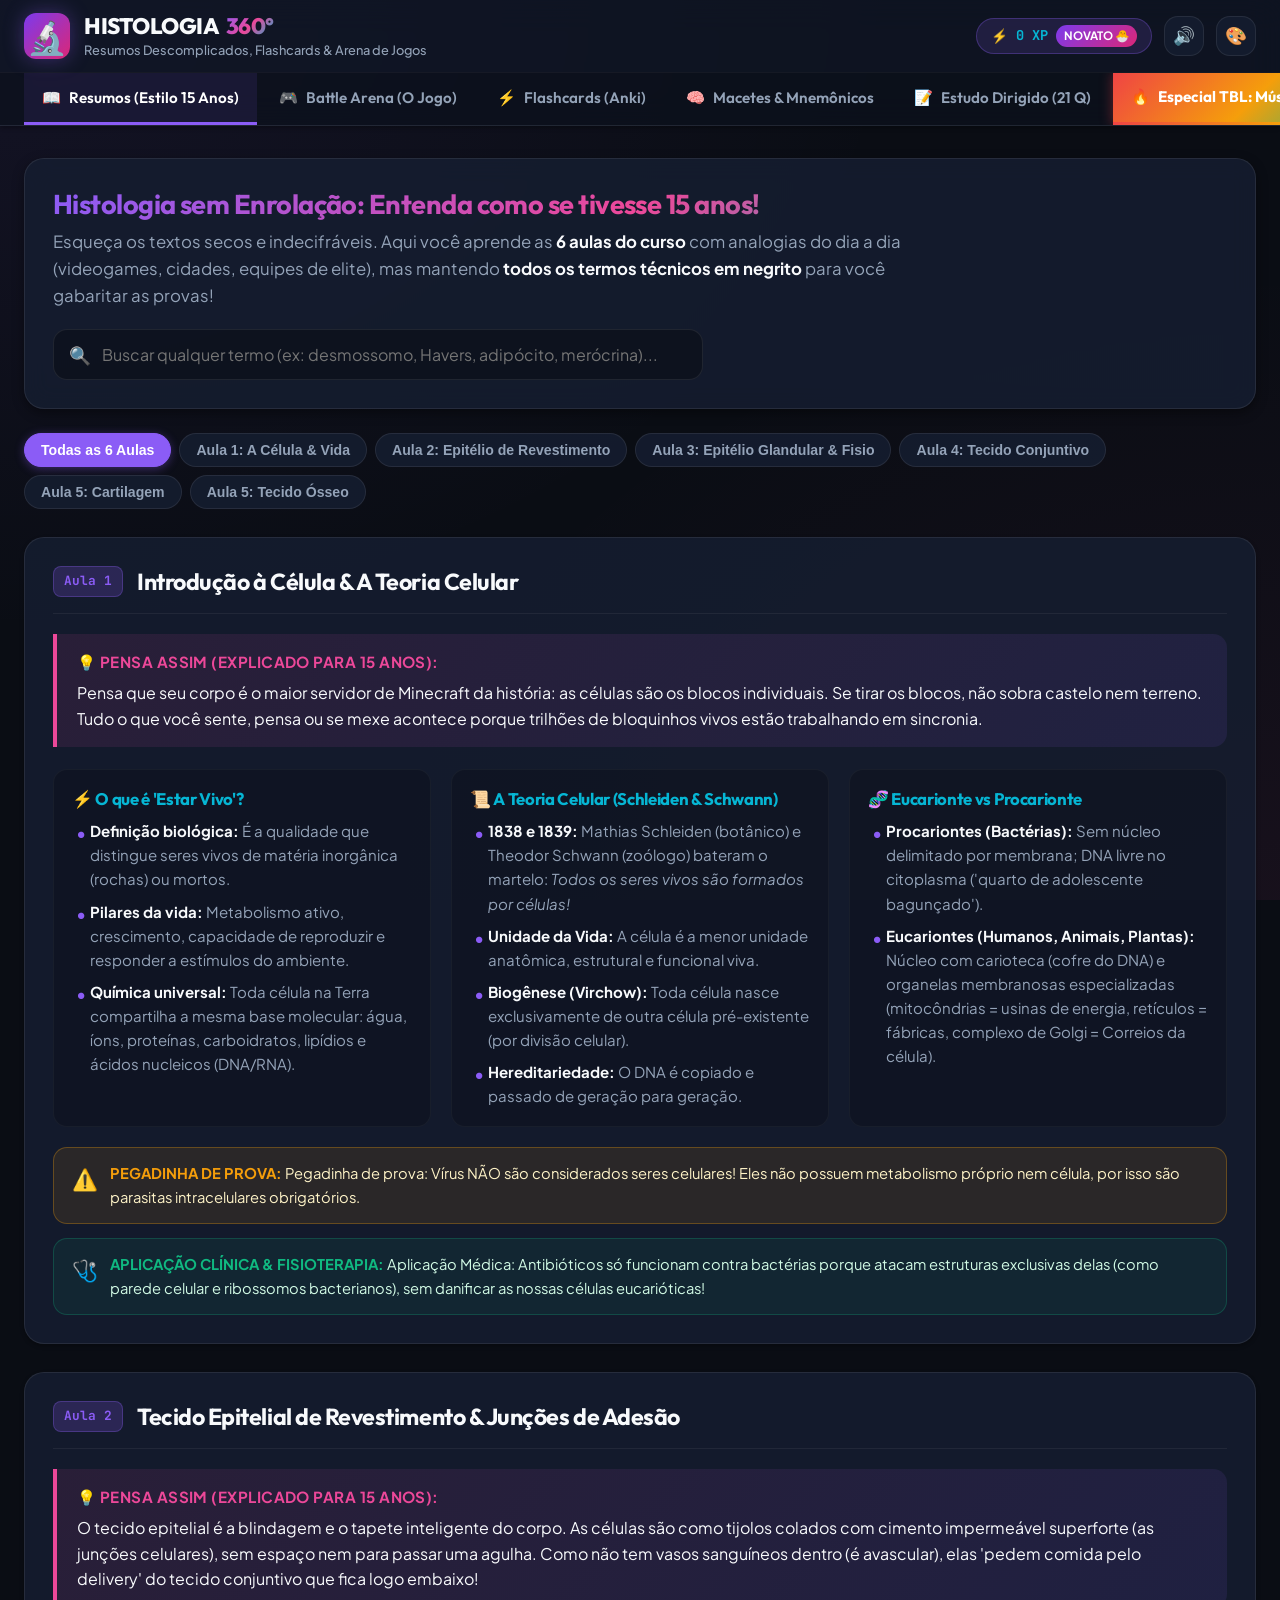
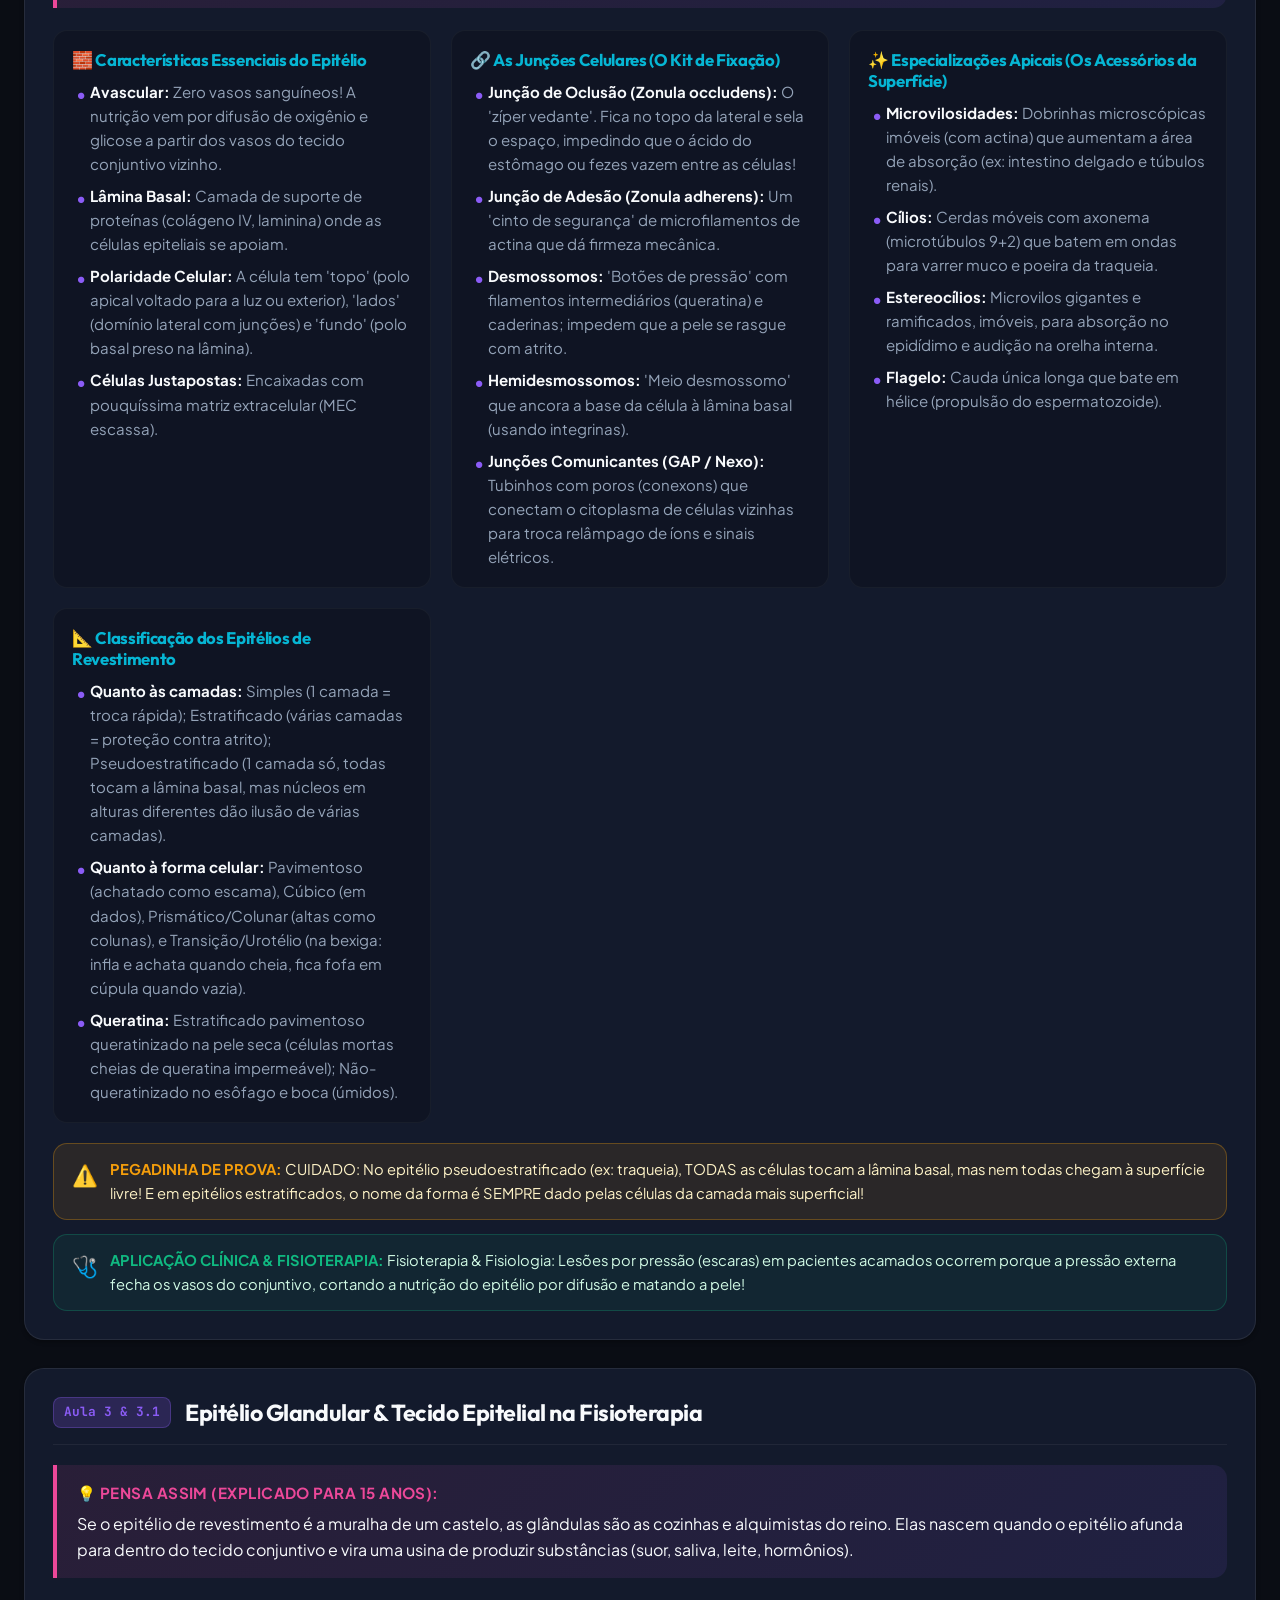
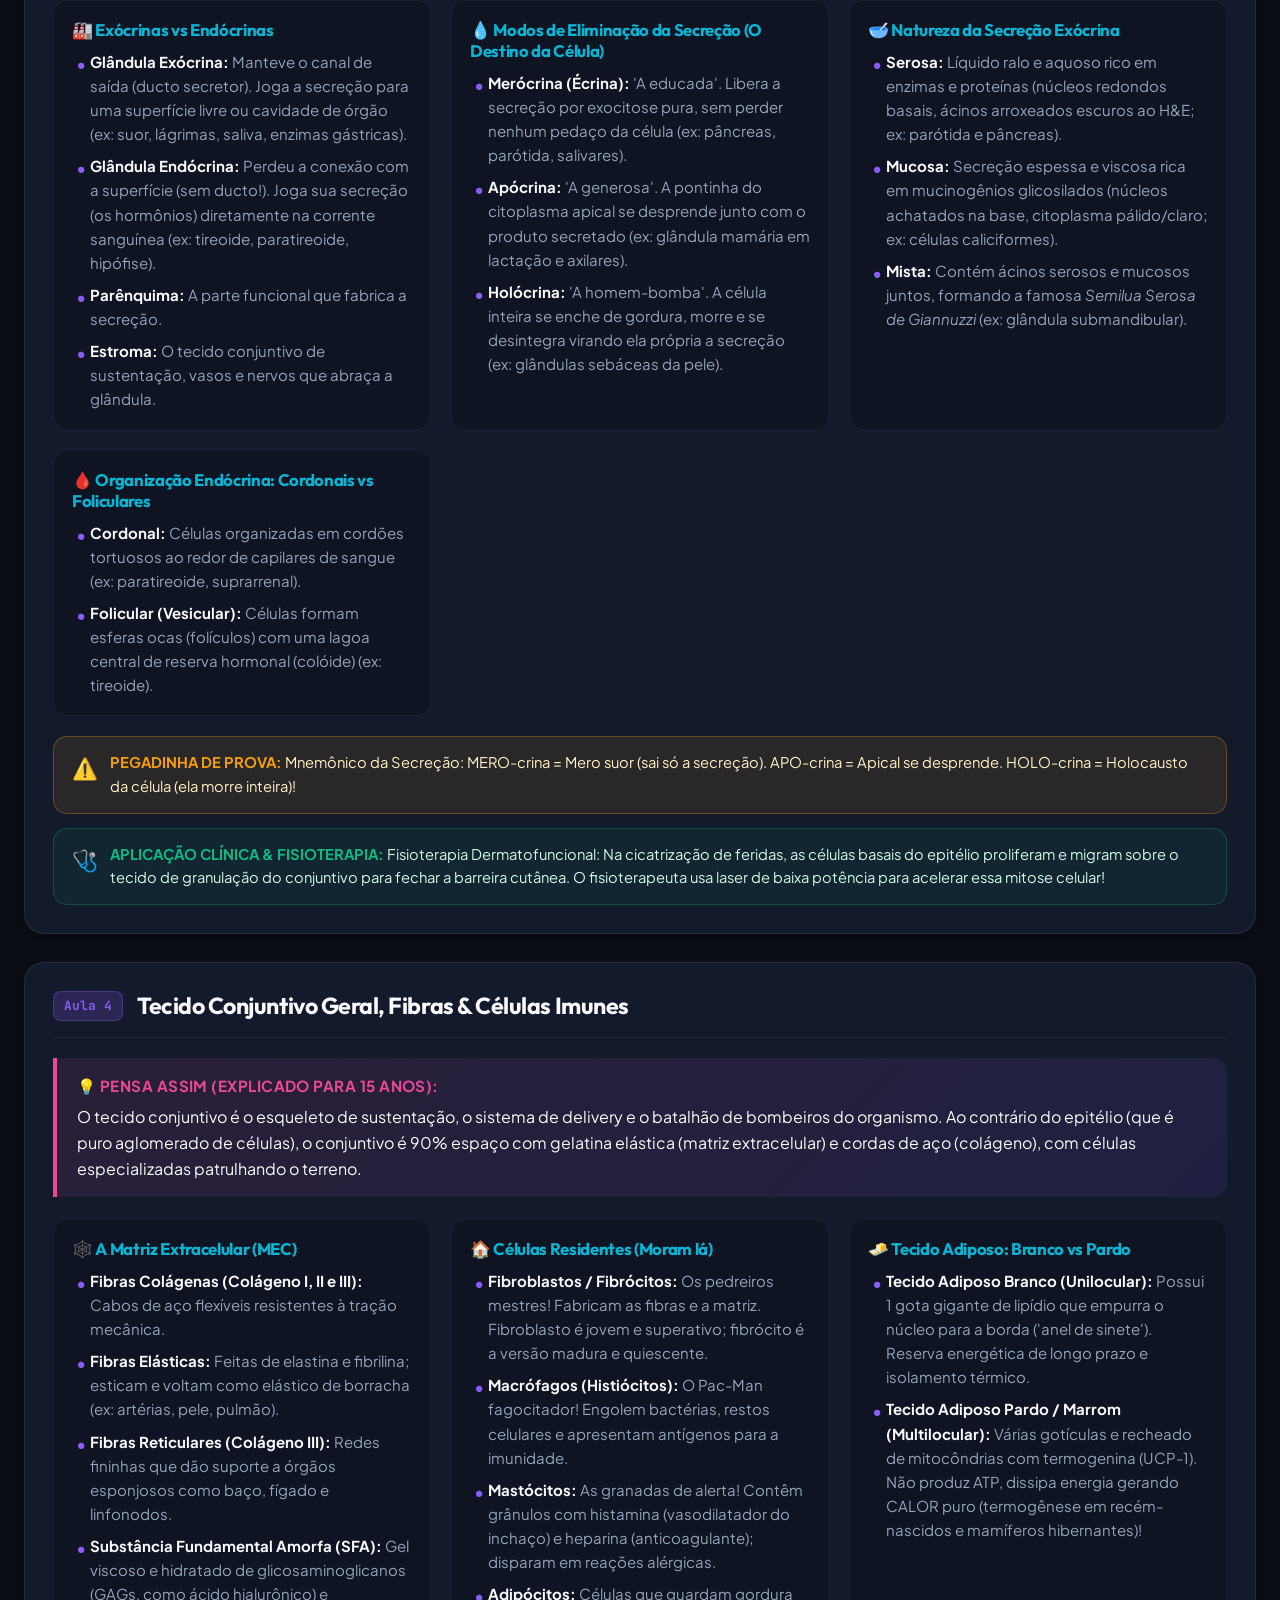
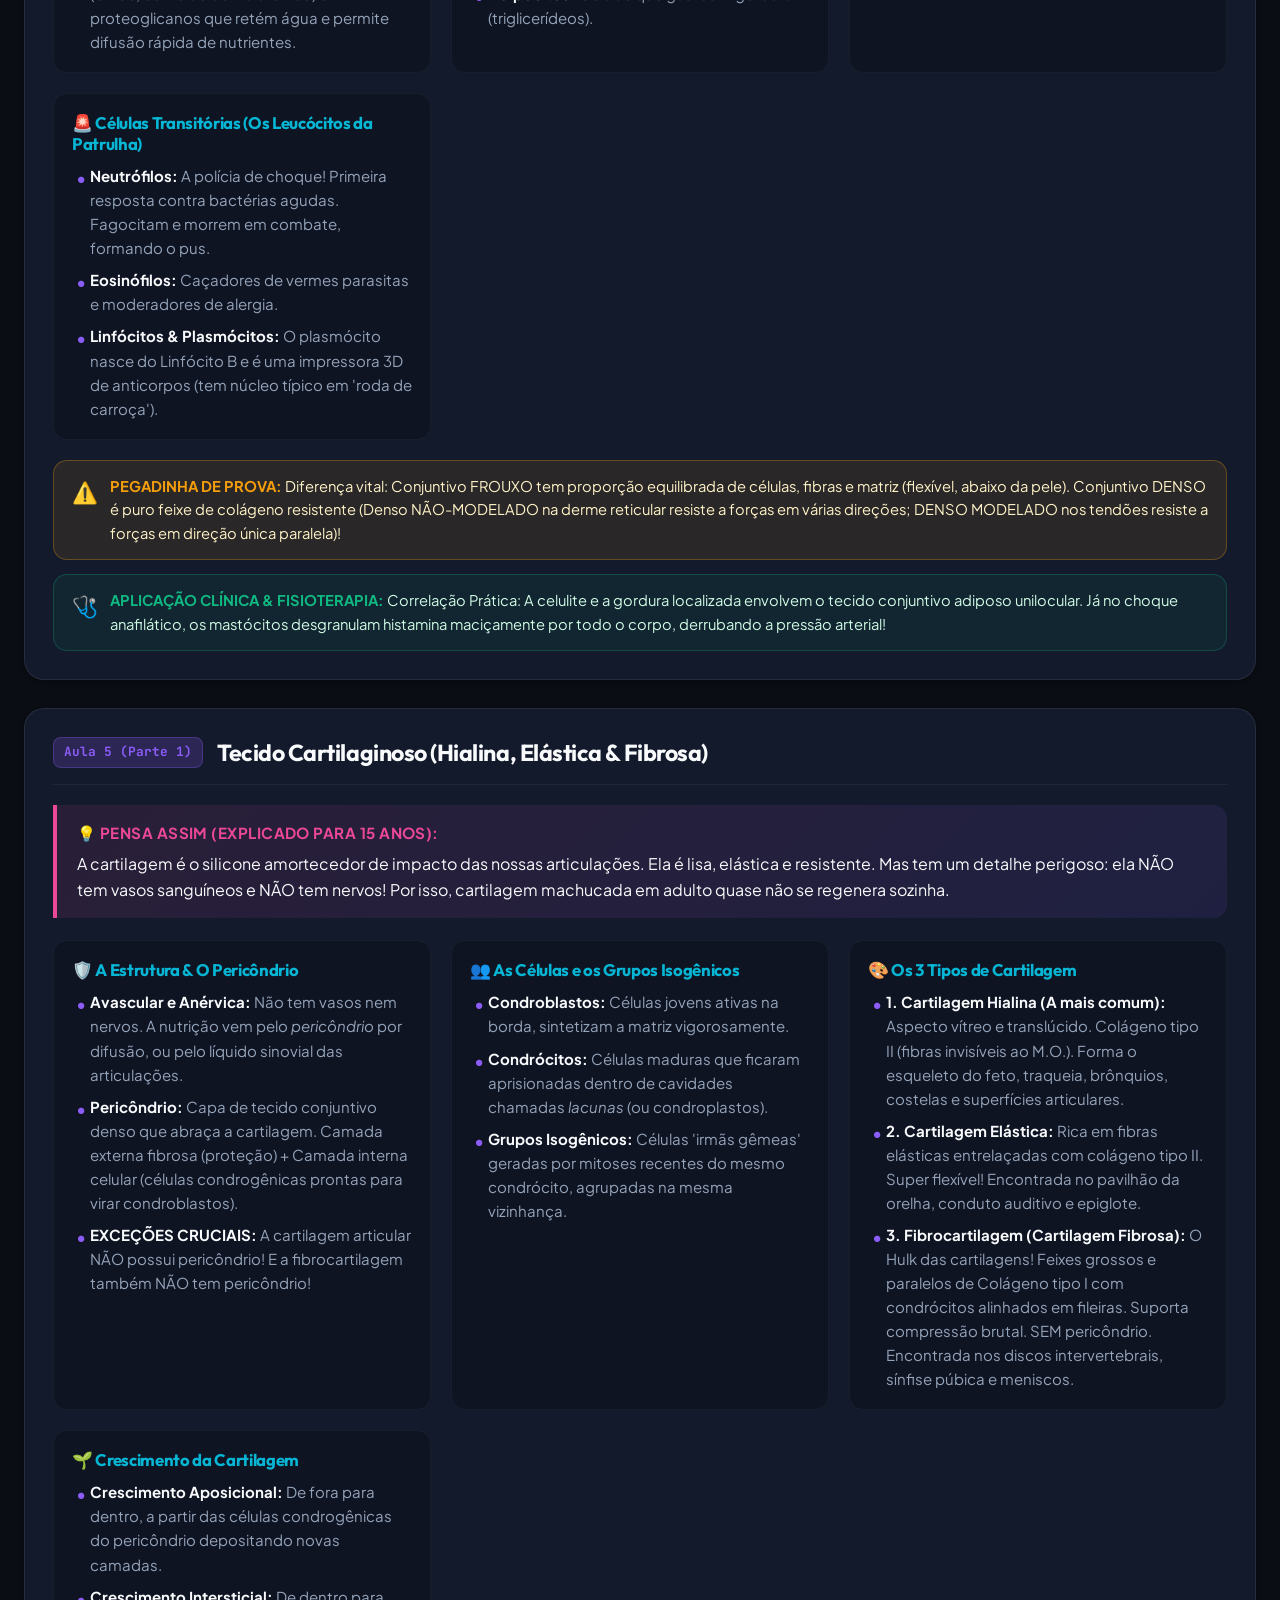
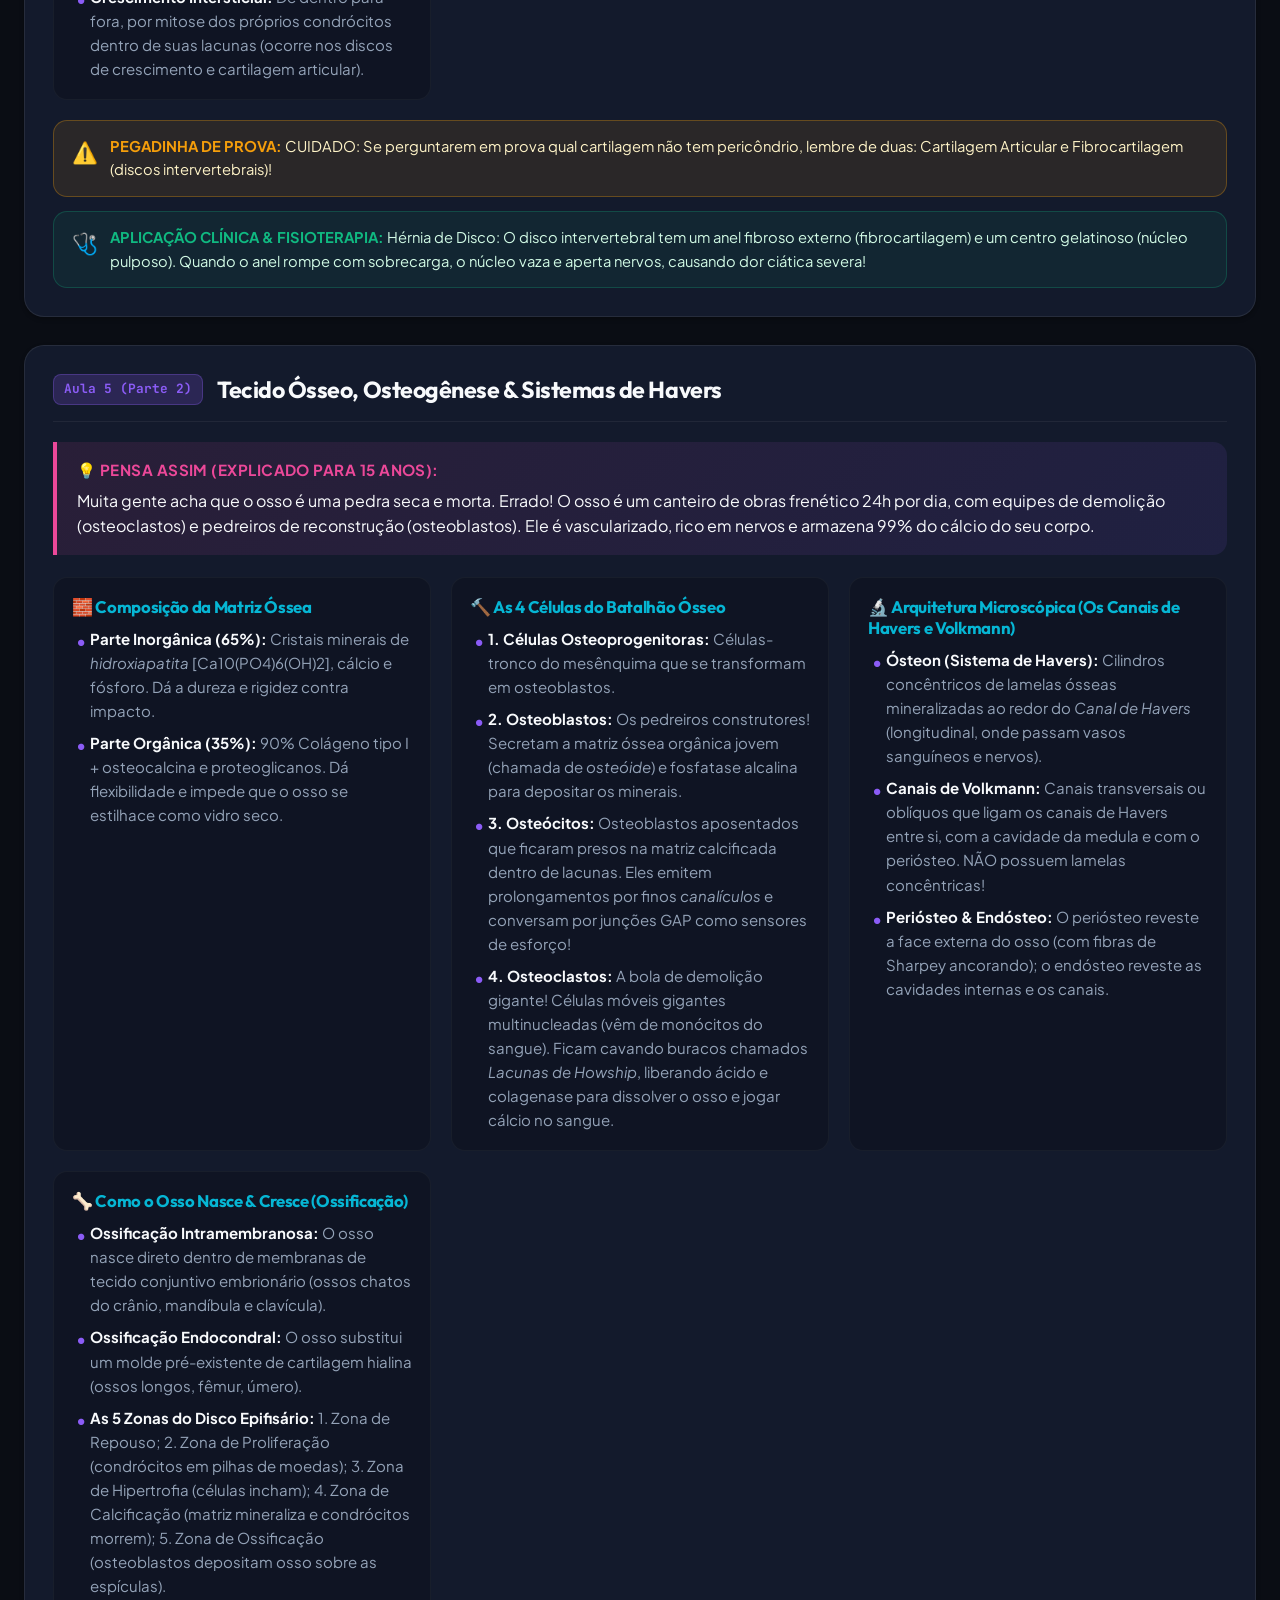
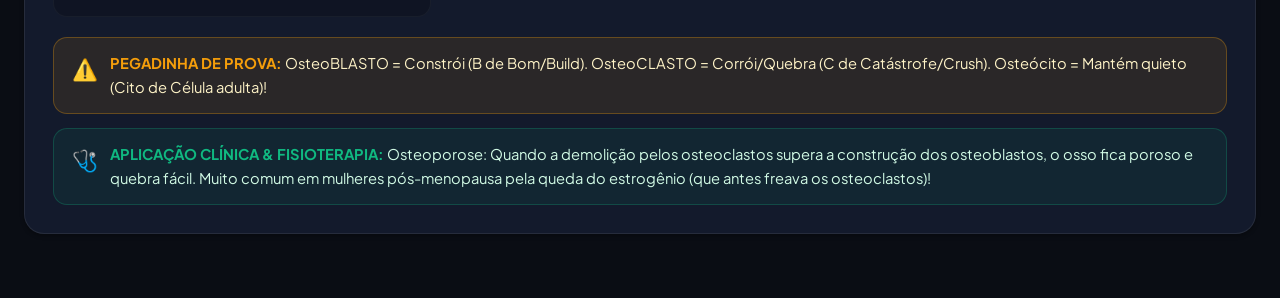
==== commit 129f7e54: "feat: adicionar 21 questoes e gabaritos dos estudos dirigidos (epitelial e conjuntivo)" ====
--- a/resumo_interativo/index.html
+++ b/resumo_interativo/index.html
@@ -61,6 +61,9 @@
         <button class="nav-tab" data-tab="tab-mnemonicos" id="tab-btn-mnemonicos">
           <span class="tab-icon">🧠</span> Macetes & Mnemônicos
         </button>
+        <button class="nav-tab" data-tab="tab-estudo-dirigido" id="tab-btn-estudo-dirigido">
+          <span class="tab-icon">📝</span> Estudo Dirigido (21 Q)
+        </button>
         <a href="../TBL/index.html" class="nav-tab" style="text-decoration:none; background: linear-gradient(135deg, #ef4444 0%, #f59e0b 50%, #10b981 100%); color: #fff; font-weight: 700; box-shadow: 0 0 12px rgba(239, 68, 68, 0.4);" title="Acessar Especial TBL: Tecido Muscular & Reparo Tecidual">
           <span class="tab-icon">🔥</span> Especial TBL: Músculo & Reparo
         </a>
@@ -101,7 +104,40 @@
       </div>
     </section>
 
-
+    <!-- ================= TAB: ESTUDO DIRIGIDO (21 QUESTÕES & GABARITOS) ================= -->
+    <section class="tab-content" id="tab-estudo-dirigido">
+      <div class="content-header-banner ed-banner">
+        <div class="banner-text">
+          <div class="header-badge-pill">📝 ROTEIROS OFICIAIS DE FIXAÇÃO</div>
+          <h2>Estudo Dirigido: 21 Questões & Gabaritos Comentados</h2>
+          <p>Todas as questões oficiais dos roteiros de <strong>Tecido Epitelial (11 Questões)</strong> e <strong>Tecido Conjuntivo (10 Questões)</strong> com gabaritos detalhados, palavras-chave para a prova e modo de treino interativo.</p>
+        </div>
+        <div class="search-box">
+          <span class="search-icon">🔍</span>
+          <input type="text" id="ed-search-input" placeholder="Buscar no estudo dirigido (ex: avascular, desmossomo, escorbuto, mastócito)..." autocomplete="off">
+          <button class="clear-search-btn" id="ed-search-clear" style="display:none;">✕</button>
+        </div>
+      </div>
+
+      <!-- Quick Module Filter Pills & Action Bar -->
+      <div class="ed-toolbar">
+        <div class="lecture-filter-pills" id="ed-filter-pills">
+          <button class="filter-pill active" data-ed-filter="all">Todas as 21 Questões</button>
+          <button class="filter-pill" data-ed-filter="epitelial">Tecido Epitelial (11 Q)</button>
+          <button class="filter-pill" data-ed-filter="conjuntivo">Tecido Conjuntivo (10 Q)</button>
+        </div>
+        <div class="ed-actions">
+          <button class="primary-btn" id="ed-start-quiz-btn">
+            🎮 Responder no Modo Game
+          </button>
+        </div>
+      </div>
+
+      <!-- Questions List Container -->
+      <div class="estudo-dirigido-grid" id="estudo-dirigido-container">
+        <!-- Rendered dynamically by JavaScript -->
+      </div>
+    </section>
 
     <!-- ================= TAB: BATTLE ARENA (O JOGO) ================= -->
     <section class="tab-content" id="tab-game">
@@ -157,6 +193,20 @@
               </ul>
               <button class="primary-btn">Resolver Casos</button>
             </div>
+
+            <!-- Mode 4: Estudo Dirigido (21 Questões) -->
+            <div class="mode-card" data-mode="estudo-dirigido" id="mode-estudo-btn">
+              <div class="mode-icon">📝</div>
+              <div class="mode-tag purple">Fixação de Prova</div>
+              <h3>Estudo Dirigido (21 Questões)</h3>
+              <p>Perguntas oficiais dos roteiros de Tecido Epitelial e Tecido Conjuntivo com os gabaritos e explicações detalhadas.</p>
+              <ul class="mode-perks">
+                <li>✓ 11 Questões de Tecido Epitelial</li>
+                <li>✓ 10 Questões de Tecido Conjuntivo</li>
+                <li>✓ 100% alinhado aos roteiros oficiais</li>
+              </ul>
+              <button class="primary-btn">Praticar Estudo Dirigido</button>
+            </div>
           </div>
         </div>
 
@@ -259,6 +309,7 @@
           <div class="flashcard-controls">
             <select id="flashcard-category-select" class="custom-select">
               <option value="all">Todas as Matérias</option>
+              <option value="estudo-dirigido">📝 Estudo Dirigido (21 Q)</option>
               <option value="celula">A Célula & Teoria Celular</option>
               <option value="epitelial">Tecido Epitelial & Junções</option>
               <option value="glandular">Glândulas & Secreção</option>
--- a/resumo_interativo/style.css
+++ b/resumo_interativo/style.css
@@ -2027,3 +2027,247 @@
     grid-template-columns: 1fr;
   }
 }
+
+/* ==========================================================================
+   15. ESTUDO DIRIGIDO (21 QUESTÕES) STYLES
+   ========================================================================== */
+.mode-tag.purple {
+  background: rgba(168, 85, 247, 0.2);
+  color: #c084fc;
+  border: 1px solid rgba(168, 85, 247, 0.4);
+}
+
+.ed-banner {
+  background: linear-gradient(135deg, rgba(147, 51, 234, 0.15) 0%, rgba(219, 39, 119, 0.1) 100%);
+  border: 1px solid rgba(168, 85, 247, 0.3);
+}
+
+.ed-toolbar {
+  display: flex;
+  align-items: center;
+  justify-content: space-between;
+  flex-wrap: wrap;
+  gap: 16px;
+  margin-bottom: 24px;
+}
+
+.estudo-dirigido-grid {
+  display: flex;
+  flex-direction: column;
+  gap: 16px;
+}
+
+.estudo-card {
+  background: var(--bg-card);
+  border: 1px solid var(--border-color);
+  border-radius: var(--radius-lg);
+  overflow: hidden;
+  transition: all 0.25s ease;
+  box-shadow: 0 4px 16px rgba(0, 0, 0, 0.06);
+}
+
+.estudo-card:hover {
+  border-color: rgba(168, 85, 247, 0.5);
+  box-shadow: 0 6px 24px rgba(168, 85, 247, 0.12);
+}
+
+.estudo-card.open {
+  border-color: rgba(168, 85, 247, 0.6);
+}
+
+.estudo-header {
+  padding: 18px 22px;
+  display: flex;
+  align-items: flex-start;
+  justify-content: space-between;
+  gap: 16px;
+  cursor: pointer;
+  user-select: none;
+  background: rgba(255, 255, 255, 0.02);
+  transition: background 0.2s ease;
+}
+
+.estudo-header:hover {
+  background: rgba(168, 85, 247, 0.05);
+}
+
+.estudo-header-left {
+  display: flex;
+  flex-direction: column;
+  gap: 8px;
+  flex: 1;
+}
+
+.estudo-meta-row {
+  display: flex;
+  align-items: center;
+  gap: 10px;
+  flex-wrap: wrap;
+}
+
+.ed-number-badge {
+  display: inline-flex;
+  align-items: center;
+  justify-content: center;
+  padding: 3px 10px;
+  border-radius: 999px;
+  font-size: 0.78rem;
+  font-weight: 700;
+  background: linear-gradient(135deg, #9333ea, #c084fc);
+  color: #fff;
+  letter-spacing: 0.5px;
+}
+
+.ed-module-pill {
+  padding: 3px 10px;
+  border-radius: 999px;
+  font-size: 0.78rem;
+  font-weight: 600;
+  background: rgba(59, 130, 246, 0.15);
+  color: #60a5fa;
+  border: 1px solid rgba(59, 130, 246, 0.3);
+}
+
+.ed-module-pill.conjuntivo {
+  background: rgba(236, 72, 153, 0.15);
+  color: #f472b6;
+  border: 1px solid rgba(236, 72, 153, 0.3);
+}
+
+.estudo-title {
+  font-size: 1.05rem;
+  font-weight: 700;
+  color: var(--text-primary);
+  line-height: 1.4;
+  margin: 0;
+}
+
+.estudo-toggle-btn {
+  background: rgba(255, 255, 255, 0.06);
+  border: 1px solid var(--border-color);
+  color: var(--text-secondary);
+  border-radius: 50%;
+  width: 32px;
+  height: 32px;
+  display: flex;
+  align-items: center;
+  justify-content: center;
+  font-size: 0.9rem;
+  transition: transform 0.3s ease, background 0.2s ease;
+  flex-shrink: 0;
+}
+
+.estudo-card.open .estudo-toggle-btn {
+  transform: rotate(180deg);
+  background: rgba(168, 85, 247, 0.2);
+  color: #c084fc;
+}
+
+.estudo-content {
+  display: none;
+  padding: 0 22px 22px;
+  border-top: 1px solid rgba(255, 255, 255, 0.05);
+  animation: fadeIn 0.25s ease;
+}
+
+.estudo-card.open .estudo-content {
+  display: block;
+}
+
+.estudo-question-box {
+  margin-top: 16px;
+  padding: 14px 18px;
+  background: rgba(0, 0, 0, 0.15);
+  border-left: 3px solid #9333ea;
+  border-radius: 0 var(--radius-md) var(--radius-md) 0;
+  font-size: 0.98rem;
+  line-height: 1.6;
+  color: var(--text-primary);
+}
+
+.estudo-gabarito-box {
+  margin-top: 16px;
+  padding: 16px 20px;
+  background: rgba(168, 85, 247, 0.06);
+  border: 1px solid rgba(168, 85, 247, 0.25);
+  border-radius: var(--radius-md);
+}
+
+.gabarito-header {
+  display: flex;
+  align-items: center;
+  justify-content: space-between;
+  margin-bottom: 10px;
+}
+
+.gabarito-badge {
+  display: inline-flex;
+  align-items: center;
+  gap: 6px;
+  font-size: 0.8rem;
+  font-weight: 700;
+  color: #c084fc;
+  text-transform: uppercase;
+  letter-spacing: 0.5px;
+}
+
+.gabarito-text {
+  font-size: 0.95rem;
+  line-height: 1.65;
+  color: var(--text-secondary);
+  white-space: pre-line;
+}
+
+.estudo-keypoints {
+  margin-top: 16px;
+  display: flex;
+  align-items: center;
+  gap: 8px;
+  flex-wrap: wrap;
+}
+
+.keypoints-label {
+  font-size: 0.8rem;
+  font-weight: 700;
+  color: var(--text-muted);
+  text-transform: uppercase;
+  letter-spacing: 0.5px;
+}
+
+.keypoint-chip {
+  padding: 4px 10px;
+  border-radius: 6px;
+  font-size: 0.8rem;
+  background: rgba(255, 255, 255, 0.06);
+  border: 1px solid rgba(255, 255, 255, 0.1);
+  color: var(--text-primary);
+}
+
+.estudo-footer-actions {
+  margin-top: 18px;
+  display: flex;
+  align-items: center;
+  justify-content: flex-end;
+  gap: 12px;
+}
+
+.estudo-quiz-btn {
+  background: linear-gradient(135deg, #9333ea, #7c3aed);
+  color: #fff;
+  border: none;
+  padding: 8px 16px;
+  border-radius: var(--radius-md);
+  font-size: 0.85rem;
+  font-weight: 600;
+  cursor: pointer;
+  display: inline-flex;
+  align-items: center;
+  gap: 6px;
+  transition: all 0.2s ease;
+}
+
+.estudo-quiz-btn:hover {
+  transform: translateY(-2px);
+  box-shadow: 0 4px 12px rgba(147, 51, 234, 0.35);
+}
+
